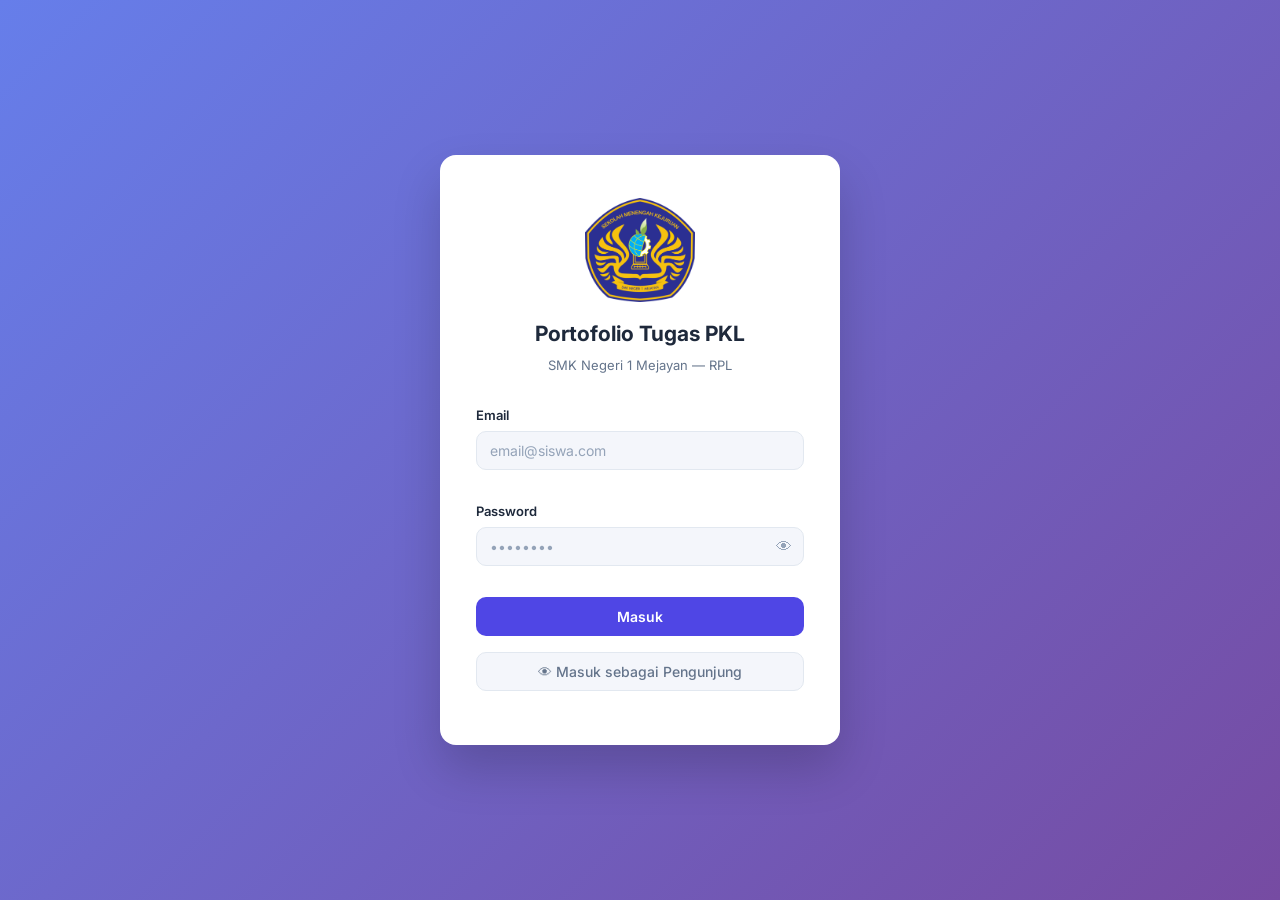
==== index.html @ 747aeed7 "Add files via upload" ====
<!DOCTYPE html>
<html lang="id" data-theme="light">
<head>
  <meta charset="UTF-8" />
  <meta name="viewport" content="width=device-width, initial-scale=1.0" />
  <title>Portofolio Tugas PKL — SMK RPL</title>
  <link rel="preconnect" href="https://fonts.googleapis.com" />
  <link href="https://fonts.googleapis.com/css2?family=Inter:wght@400;500;600;700&display=swap" rel="stylesheet" />
  <link rel="stylesheet" href="assets/css/style.css" />
</head>
<body>

<!-- ===== LOGIN ===== -->
<div id="loginPage" class="page active">
  <div class="login-box">
    <div class="login-logo" id="loginLogo">
      <img src="assets/img/Logo_SMK.png" alt="Logo SMK Negeri 1 Mejayan" id="logoImg" onerror="this.style.display='none';document.getElementById('logoFallback').style.display='block'" />
      <span id="logoFallback" style="display:none;font-size:52px">🎓</span>
    </div>
    <h1 class="login-title">Portofolio Tugas PKL</h1>
    <p class="login-sub">SMK Negeri 1 Mejayan — RPL</p>

    <form id="loginForm" novalidate>
      <div class="field">
        <label for="email">Email</label>
        <input type="email" id="email" placeholder="email@siswa.com" autocomplete="email" />
        <span class="field-err" id="emailErr"></span>
      </div>
      <div class="field">
        <label for="password">Password</label>
        <div class="pwd-wrap">
          <input type="password" id="password" placeholder="••••••••" autocomplete="current-password" />
          <button type="button" id="togglePwd" class="pwd-eye" aria-label="Tampilkan password">👁</button>
        </div>
        <span class="field-err" id="pwdErr"></span>
      </div>
      <button type="submit" class="btn-submit" id="loginBtn">Masuk</button>
      <button type="button" class="btn-demo" id="viewerBtn" style="margin-top:6px">👁 Masuk sebagai Pengunjung</button>
    </form>
  </div>
</div>

<!-- ===== DASHBOARD ===== -->
<div id="dashPage" class="page">

  <!-- Sidebar -->
  <aside id="sidebar">
    <div class="sb-top">
      <span class="sb-logo">🎓 RPL</span>
      <button id="sbClose" class="sb-close">✕</button>
    </div>
    <nav>
      <a class="nav-link active" data-sec="beranda">🏠 Beranda</a>
      <a class="nav-link" data-sec="profil">👤 Profil</a>
    </nav>
    <div class="sb-user">
      <div class="avatar" id="sbAvatar">S</div>
      <div>
        <div class="sb-name" id="sbName">Siswa</div>
        <div class="sb-class" id="sbClass">XI RPL</div>
        <div class="role-badge" id="roleBadge">admin</div>
      </div>
    </div>
    <button class="btn-logout" id="logoutBtn">🚪 Keluar</button>
  </aside>
  <div class="overlay" id="overlay"></div>

  <!-- Main -->
  <div class="main">
    <!-- Topbar -->
    <header class="topbar">
      <button id="menuBtn" class="menu-btn">☰</button>
      <div>
        <div class="top-title" id="topTitle">Beranda</div>
      </div>
      <div class="top-right">
        <button id="themeBtn" class="theme-btn" title="Ganti tema">🌙</button>
        <div class="avatar sm" id="topAvatar">S</div>
      </div>
    </header>

    <!-- Content -->
    <div class="content">

      <!-- BERANDA -->
      <section class="sec active" id="sec-beranda">

        <div class="beranda-header">
          <div>
            <h2 id="welcomeName">Halo, Siswa! 👋</h2>
            <p id="welcomeSub">Ini adalah portofolio proyek tugas PKL mu.</p>
          </div>
          <button class="btn-primary admin-only" id="addProyekBtn">+ Tambah Proyek</button>
        </div>

        <div class="viewer-banner">
          👁 Anda masuk sebagai <strong>Pengunjung</strong> — hanya dapat melihat dan preview proyek.
        </div>

        <div class="proyek-grid" id="proyekGrid">
          <!-- diisi oleh JS -->
        </div>

      </section>

      <!-- PROFIL -->
      <section class="sec" id="sec-profil">
        <div class="sec-head">
          <h2>Profil Saya</h2>
        </div>
        <div class="profil-card">
          <div class="avatar xl" id="profilAvatar">S</div>
          <div class="profil-info">
            <div class="profil-name" id="profilName">Siswa</div>
            <div class="profil-detail" id="profilDetail">XI RPL • NISN: -</div>
            <div class="profil-email" id="profilEmail">email@siswa.com</div>
          </div>
        </div>

        <div class="card admin-only-block">
          <div class="card-head"><span class="card-title">✏️ Edit Profil</span></div>
          <div class="form-grid">
            <div class="field">
              <label>Nama Lengkap</label>
              <input class="f-input" id="pNama" placeholder="Nama kamu" />
            </div>
            <div class="field">
              <label>Kelas</label>
              <select class="f-input" id="pKelas">
                <option value="X RPL">X RPL</option>
                <option value="XI RPL">XI RPL</option>
                <option value="XII RPL">XII RPL</option>
              </select>
            </div>
            <div class="field">
              <label>NISN</label>
              <input class="f-input" id="pNISN" placeholder="Nomor Induk Siswa" />
            </div>
            <div class="field">
              <label>Email (tidak bisa diubah)</label>
              <input class="f-input" id="pEmail" readonly />
            </div>
          </div>
          <button class="btn-primary sm-w" id="saveProfilBtn">Simpan</button>
        </div>
      </section>

    </div><!-- /content -->
  </div><!-- /main -->
</div><!-- /dashPage -->

<!-- ===== MODAL TAMBAH/EDIT PROYEK ===== -->
<div class="modal-bg" id="modal">
  <div class="modal-box">
    <div class="modal-top">
      <strong id="modalTitle">Tambah Proyek</strong>
      <button id="modalClose" class="modal-x">✕</button>
    </div>
    <form id="proyekForm">
      <div class="field">
        <label>Judul Proyek</label>
        <input class="f-input" id="pJudul" placeholder="cth: Aplikasi Kasir Sederhana" required />
      </div>
      <div class="field">
        <label>Deskripsi</label>
        <textarea class="f-input" id="pDeskripsi" rows="3" placeholder="Ceritakan singkat tentang proyekmu..."></textarea>
      </div>
      <div class="field">
        <label>Gambar Proyek</label>
        <input type="file" class="f-input" id="pGambarFile" accept="image/*" />
        <small style="color:var(--text3);margin-top:4px;display:block">Upload gambar dari perangkatmu (JPG, PNG, dll)</small>
        <div id="previewWrap" style="display:none;margin-top:10px">
          <img id="previewImg" src="" alt="preview" style="width:100%;max-height:200px;object-fit:cover;border-radius:8px;border:1px solid var(--border)" />
        </div>
      </div>
      <div class="form-row-2">
        <div class="field">
          <label>Mata Pelajaran</label>
          <select class="f-input" id="pMapel">
            <option value="Pemrograman Web">Pemrograman Web</option>
            <option value="Basis Data">Basis Data</option>
            <option value="Pemrograman Berorientasi Objek">PBO</option>
            <option value="Rekayasa Perangkat Lunak">RPL</option>
            <option value="Jaringan Komputer">Jaringan Komputer</option>
            <option value="PKK">PKK</option>
            <option value="Lainnya">Lainnya</option>
          </select>
        </div>
        <div class="field">
          <label>Tahun</label>
          <input class="f-input" id="pTahun" placeholder="cth: 2025" maxlength="4" />
        </div>
      </div>
      <div class="field">
        <label>Dokumen Proyek <small>(opsional — PDF, Word, PPT, dll)</small></label>
        <input type="file" class="f-input" id="pDokumenFile" accept=".pdf,.doc,.docx,.ppt,.pptx,.xls,.xlsx,.txt" />
        <small style="color:var(--text3);margin-top:4px;display:block">Upload file dokumen dari perangkatmu (PDF, Word, PowerPoint, dll)</small>
        <div id="dokumenInfo" style="display:none;margin-top:8px;padding:8px 12px;background:var(--bg2);border:1px solid var(--border);border-radius:8px;display:none;align-items:center;gap:8px">
          <span style="font-size:20px" id="dokumenIcon">📄</span>
          <div style="flex:1;min-width:0">
            <div style="font-size:13px;font-weight:600;color:var(--text1);overflow:hidden;text-overflow:ellipsis;white-space:nowrap" id="dokumenNama">-</div>
            <div style="font-size:11px;color:var(--text3)" id="dokumenUkuran"></div>
          </div>
          <button type="button" id="hapusDokumenBtn" title="Hapus dokumen" style="background:none;border:none;cursor:pointer;font-size:16px;color:var(--text3);padding:0 4px">✕</button>
        </div>
      </div>
      <div class="field">
        <label>Link Preview <small>(opsional — Google Data Studio, Figma, YouTube, dll)</small></label>
        <input class="f-input" id="pLink" placeholder="https://datastudio.google.com/reporting/..." />
      </div>
      <div class="modal-foot">
        <button type="button" class="btn-cancel" id="modalCancel">Batal</button>
        <button type="submit" class="btn-primary">Simpan</button>
      </div>
    </form>
  </div>
</div>

<!-- TOAST -->
<div class="toast" id="toast"></div>

<!-- ===== MODAL PREVIEW ===== -->
<div class="modal-bg" id="previewModal">
  <div class="modal-box preview-modal-box">
    <div class="modal-top">
      <strong id="previewModalTitle">Preview Proyek</strong>
      <div style="display:flex;gap:8px;align-items:center">
        <a id="previewOpenLink" href="#" target="_blank" class="btn-sm" style="text-decoration:none">🔗 Buka</a>
        <button id="previewModalClose" class="modal-x">✕</button>
      </div>
    </div>
    <div class="preview-iframe-wrap">
      <div class="preview-loading" id="previewLoading">
        <div class="spinner"></div>
        <p>Memuat preview...</p>
      </div>
      <div class="preview-blocked" id="previewBlocked" style="display:none">
        <div style="font-size:48px;margin-bottom:14px">🔒</div>
        <h3 style="margin-bottom:8px;font-size:16px">Embed diblokir</h3>
        <p style="font-size:13px;color:var(--text2);max-width:360px;text-align:center;margin-bottom:20px">
          Pemilik laporan belum mengizinkan embed di situs lain.<br>
          Aktifkan di <strong>File → Setelan laporan → Sematkan konten</strong>, atau buka langsung:
        </p>
        <a id="blockedOpenLink" href="#" target="_blank" class="btn-primary" style="text-decoration:none;width:auto;padding:10px 24px">
          🔗 Buka di Tab Baru
        </a>
      </div>
      <iframe id="previewIframe" src="" frameborder="0" allowfullscreen
        sandbox="allow-scripts allow-same-origin allow-popups allow-forms allow-top-navigation">
      </iframe>
    </div>
  </div>
</div>

<script src="assets/js/app.js"></script>
</body>
</html>
---- assets/css/style.css ----
/* ===== RESET & BASE ===== */
*, *::before, *::after { box-sizing: border-box; margin: 0; padding: 0; }
:root {
  --bg: #f4f6fb;
  --card: #ffffff;
  --border: #e2e8f0;
  --text: #1e293b;
  --text2: #64748b;
  --text3: #94a3b8;
  --accent: #4f46e5;
  --accent-h: #4338ca;
  --accent-lt: #eef2ff;
  --green: #16a34a; --green-lt: #dcfce7;
  --yellow: #d97706; --yellow-lt: #fef3c7;
  --red: #dc2626; --red-lt: #fee2e2;
  --blue: #2563eb; --blue-lt: #dbeafe;
  --r: 10px; --r-lg: 14px;
  --sh: 0 1px 3px rgba(0,0,0,.08), 0 1px 2px rgba(0,0,0,.04);
  --sh-md: 0 4px 12px rgba(0,0,0,.08);
  --sw: 230px;
}
[data-theme="dark"] {
  --bg: #0f172a; --card: #1e293b; --border: #334155;
  --text: #f1f5f9; --text2: #94a3b8; --text3: #64748b;
  --accent-lt: #1e1b4b;
  --green-lt: #14532d; --yellow-lt: #451a03; --red-lt: #450a0a; --blue-lt: #1e3a5f;
}
body { font-family: 'Inter', -apple-system, sans-serif; background: var(--bg); color: var(--text); font-size: 15px; line-height: 1.6; }
a { text-decoration: none; color: inherit; }
button { font-family: inherit; cursor: pointer; border: none; background: none; }
input, select, textarea { font-family: inherit; font-size: 14px; }

/* ===== PAGES ===== */
.page { display: none; }
#loginPage.active { display: flex; }
#dashPage.active  { display: flex; min-height: 100vh; }

/* ===== LOGIN ===== */
#loginPage {
  min-height: 100vh; display: flex; align-items: center;
  justify-content: center; padding: 20px;
  background: linear-gradient(135deg, #667eea 0%, #764ba2 100%);
}
.login-box {
  background: var(--card); border-radius: 16px;
  padding: 40px 36px; width: 100%; max-width: 400px;
  box-shadow: 0 24px 48px rgba(0,0,0,.18); text-align: center;
}
.login-logo { margin-bottom: 12px; display: flex; justify-content: center; align-items: center; }
.login-logo img { width: 110px; height: 110px; object-fit: contain; }
.login-title { font-size: 21px; font-weight: 700; margin-bottom: 4px; }
.login-sub { font-size: 13px; color: var(--text2); margin-bottom: 30px; }

.field { text-align: left; margin-bottom: 14px; }
.field label { display: block; font-size: 13px; font-weight: 600; margin-bottom: 5px; color: var(--text); }
.field input, .field select, .field textarea {
  width: 100%; padding: 10px 13px; border: 1.5px solid var(--border);
  border-radius: var(--r); background: var(--bg); color: var(--text); outline: none;
  transition: border-color .2s;
}
.field input:focus, .field select:focus, .field textarea:focus { border-color: var(--accent); }
.field input::placeholder, .field textarea::placeholder { color: var(--text3); }
.field-err { font-size: 12px; color: var(--red); min-height: 14px; display: block; margin-top: 3px; }

.pwd-wrap { position: relative; }
.pwd-wrap input { padding-right: 42px; }
.pwd-eye { position: absolute; right: 10px; top: 50%; transform: translateY(-50%); font-size: 16px; color: var(--text3); padding: 2px; }
.pwd-eye:hover { color: var(--text); }

.btn-submit {
  width: 100%; padding: 11px; background: var(--accent); color: #fff;
  border-radius: var(--r); font-size: 14px; font-weight: 600;
  transition: background .2s, transform .15s; margin-bottom: 10px;
}
.btn-submit:hover { background: var(--accent-h); transform: translateY(-1px); }
.btn-submit:disabled { opacity: .6; cursor: not-allowed; transform: none; }

.btn-demo {
  width: 100%; padding: 10px; background: var(--bg); color: var(--text2);
  border: 1.5px solid var(--border); border-radius: var(--r);
  font-size: 14px; font-weight: 500; transition: border-color .2s, color .2s;
  margin-bottom: 14px;
}
.btn-demo:hover { border-color: var(--accent); color: var(--accent); }

.hint { font-size: 12px; color: var(--text3); }
.hint strong { color: var(--text2); }

/* ===== SIDEBAR ===== */
#sidebar {
  width: var(--sw); height: 100vh; background: var(--card);
  border-right: 1px solid var(--border); display: flex; flex-direction: column;
  position: fixed; top: 0; left: 0; z-index: 100; transition: transform .28s ease;
  overflow-y: auto;
}
.sb-top { padding: 18px 16px; display: flex; align-items: center; justify-content: space-between; border-bottom: 1px solid var(--border); }
.sb-logo { font-size: 15px; font-weight: 700; color: var(--text); }
.sb-close { display: none; font-size: 18px; color: var(--text2); padding: 4px 6px; border-radius: 6px; }
.sb-close:hover { background: var(--bg); }

nav { flex: 1; padding: 12px 10px; display: flex; flex-direction: column; gap: 2px; }
.nav-link {
  display: flex; align-items: center; gap: 2px; padding: 9px 12px;
  border-radius: var(--r); font-size: 14px; font-weight: 500; color: var(--text2);
  transition: all .18s; cursor: pointer;
}
.nav-link:hover { background: var(--bg); color: var(--text); }
.nav-link.active { background: var(--accent-lt); color: var(--accent); font-weight: 600; }

.sb-user { padding: 12px 14px; border-top: 1px solid var(--border); display: flex; align-items: center; gap: 10px; }
.sb-name { font-size: 13px; font-weight: 600; }
.sb-class { font-size: 12px; color: var(--text3); }
.btn-logout {
  margin: 0 10px 14px; padding: 9px 12px; border-radius: var(--r);
  font-size: 14px; color: var(--red); text-align: left;
  transition: background .18s; width: calc(100% - 20px);
}
.btn-logout:hover { background: var(--red-lt); }

.overlay { display: none; position: fixed; inset: 0; background: rgba(0,0,0,.35); z-index: 99; }

/* ===== MAIN ===== */
.main { flex: 1; margin-left: var(--sw); display: flex; flex-direction: column; min-height: 100vh; }

/* TOPBAR */
.topbar {
  background: var(--card); border-bottom: 1px solid var(--border);
  padding: 12px 20px; display: flex; align-items: center; gap: 12px;
  position: sticky; top: 0; z-index: 50;
}
.menu-btn { display: none; font-size: 20px; color: var(--text); padding: 4px 6px; border-radius: 6px; }
.menu-btn:hover { background: var(--bg); }
.top-title { font-size: 16px; font-weight: 700; flex: 1; }
.top-right { display: flex; align-items: center; gap: 10px; margin-left: auto; }
.theme-btn { font-size: 18px; padding: 4px 6px; border-radius: 6px; transition: background .18s; }
.theme-btn:hover { background: var(--bg); }

/* CONTENT */
.content { flex: 1; padding: 20px; }
.sec { display: none; animation: fadeUp .25s ease; }
.sec.active { display: block; }
@keyframes fadeUp { from { opacity:0; transform:translateY(6px); } to { opacity:1; transform:translateY(0); } }

.sec-head { display: flex; justify-content: space-between; align-items: center; margin-bottom: 18px; }
.sec-head h2 { font-size: 18px; font-weight: 700; }

/* AVATAR */
.avatar { background: linear-gradient(135deg, #6366f1, #7c3aed); color: #fff; border-radius: 50%; display: flex; align-items: center; justify-content: center; font-weight: 700; flex-shrink: 0; }
.avatar { width: 36px; height: 36px; font-size: 14px; }
.avatar.sm { width: 32px; height: 32px; font-size: 13px; }
.avatar.xl { width: 72px; height: 72px; font-size: 28px; }

/* WELCOME */
.welcome-card {
  background: linear-gradient(135deg, var(--accent) 0%, #7c3aed 100%);
  color: #fff; border-radius: var(--r-lg); padding: 20px 22px;
  display: flex; justify-content: space-between; align-items: center;
  margin-bottom: 18px;
}
.welcome-card h2 { font-size: 17px; font-weight: 700; margin-bottom: 4px; }
.welcome-card p { font-size: 13px; opacity: .9; }
.welcome-icon { font-size: 42px; }

/* STAT ROW */
.stat-row { display: grid; grid-template-columns: repeat(4, 1fr); gap: 12px; margin-bottom: 18px; }
.stat-card { background: var(--card); border: 1px solid var(--border); border-radius: var(--r); padding: 16px; text-align: center; border-top: 3px solid transparent; }
.stat-card.blue { border-top-color: var(--blue); }
.stat-card.green { border-top-color: var(--green); }
.stat-card.yellow { border-top-color: var(--yellow); }
.stat-card.red { border-top-color: var(--red); }
.stat-num { font-size: 26px; font-weight: 700; margin-bottom: 2px; }
.stat-card.blue .stat-num { color: var(--blue); }
.stat-card.green .stat-num { color: var(--green); }
.stat-card.yellow .stat-num { color: var(--yellow); }
.stat-card.red .stat-num { color: var(--red); }
.stat-lbl { font-size: 12px; color: var(--text2); }

/* CARD */
.card { background: var(--card); border: 1px solid var(--border); border-radius: var(--r); padding: 16px; margin-bottom: 16px; }
.card-head { display: flex; justify-content: space-between; align-items: center; margin-bottom: 14px; }
.card-title { font-size: 14px; font-weight: 600; }

/* BUTTONS */
.btn-primary { background: var(--accent); color: #fff; border-radius: var(--r); padding: 9px 16px; font-size: 13px; font-weight: 600; transition: background .18s, transform .15s; }
.btn-primary:hover { background: var(--accent-h); transform: translateY(-1px); }
.btn-primary.sm-w { width: auto; }
.btn-sm { background: var(--accent); color: #fff; border-radius: var(--r); padding: 6px 12px; font-size: 12px; font-weight: 600; transition: background .18s; }
.btn-sm:hover { background: var(--accent-h); }
.btn-cancel { background: var(--bg); color: var(--text2); border: 1.5px solid var(--border); border-radius: var(--r); padding: 9px 16px; font-size: 13px; font-weight: 500; transition: border-color .18s; }
.btn-cancel:hover { border-color: var(--accent); color: var(--accent); }

/* TUGAS ITEM */
.tugas-item {
  display: flex; align-items: flex-start; gap: 12px;
  padding: 12px 0; border-bottom: 1px solid var(--border);
}
.tugas-item:last-child { border-bottom: none; }
.tugas-dot { width: 10px; height: 10px; border-radius: 50%; margin-top: 5px; flex-shrink: 0; }
.dot-selesai { background: var(--green); }
.dot-proses  { background: var(--yellow); }
.dot-belum   { background: var(--text3); }
.tugas-body { flex: 1; min-width: 0; }
.tugas-nama { font-size: 14px; font-weight: 500; margin-bottom: 2px; white-space: nowrap; overflow: hidden; text-overflow: ellipsis; }
.tugas-meta { font-size: 12px; color: var(--text2); display: flex; gap: 10px; flex-wrap: wrap; }
.tugas-actions { display: flex; gap: 4px; flex-shrink: 0; }
.icon-btn { width: 28px; height: 28px; border-radius: 6px; display: flex; align-items: center; justify-content: center; font-size: 14px; color: var(--text2); transition: background .18s; }
.icon-btn:hover { background: var(--bg); }
.icon-btn.del:hover { background: var(--red-lt); color: var(--red); }

.badge { display: inline-block; padding: 2px 8px; border-radius: 20px; font-size: 11px; font-weight: 500; }
.badge-selesai { background: var(--green-lt); color: var(--green); }
.badge-proses   { background: var(--yellow-lt); color: var(--yellow); }
.badge-belum    { background: var(--bg); color: var(--text2); border: 1px solid var(--border); }

/* FILTER */
.filter-row { display: flex; gap: 6px; flex-wrap: wrap; margin-bottom: 16px; }
.ftab { padding: 6px 14px; border-radius: 20px; font-size: 13px; font-weight: 500; color: var(--text2); background: var(--card); border: 1.5px solid var(--border); transition: all .18s; cursor: pointer; }
.ftab:hover { border-color: var(--accent); color: var(--accent); }
.ftab.active { background: var(--accent); color: #fff; border-color: var(--accent); }

/* NILAI */
.nilai-item {
  display: flex; align-items: center; gap: 12px;
  padding: 11px 0; border-bottom: 1px solid var(--border);
}
.nilai-item:last-child { border-bottom: none; }
.nilai-score {
  width: 44px; height: 44px; border-radius: var(--r); display: flex;
  align-items: center; justify-content: center; font-size: 15px; font-weight: 700; flex-shrink: 0;
}
.ns-a { background: var(--green-lt); color: var(--green); }
.ns-b { background: var(--blue-lt); color: var(--blue); }
.ns-c { background: var(--yellow-lt); color: var(--yellow); }
.ns-d { background: var(--red-lt); color: var(--red); }
.nilai-info { flex: 1; min-width: 0; }
.nilai-nama { font-size: 14px; font-weight: 500; }
.nilai-mapel { font-size: 12px; color: var(--text2); }

/* MAPEL BAR */
.mapel-item { margin-bottom: 12px; }
.mapel-label { display: flex; justify-content: space-between; font-size: 13px; margin-bottom: 4px; }
.mapel-label span:last-child { color: var(--text2); }
.mapel-bar { height: 8px; background: var(--border); border-radius: 4px; overflow: hidden; }
.mapel-fill { height: 100%; background: var(--accent); border-radius: 4px; transition: width .4s ease; }

/* PROFIL */
.profil-card {
  background: var(--card); border: 1px solid var(--border); border-radius: var(--r-lg);
  padding: 20px; display: flex; align-items: center; gap: 16px; margin-bottom: 16px;
}
.profil-name { font-size: 18px; font-weight: 700; margin-bottom: 2px; }
.profil-detail { font-size: 13px; color: var(--text2); margin-bottom: 2px; }
.profil-email { font-size: 13px; color: var(--text3); }
.form-grid { display: grid; grid-template-columns: 1fr 1fr; gap: 14px; margin-bottom: 16px; }
.f-input { width: 100%; padding: 9px 12px; border: 1.5px solid var(--border); border-radius: var(--r); background: var(--bg); color: var(--text); outline: none; transition: border-color .2s; }
.f-input:focus { border-color: var(--accent); }
.f-input[readonly] { background: var(--border); color: var(--text2); cursor: default; }
textarea.f-input { resize: vertical; }

/* MODAL */
.modal-bg { display: none; position: fixed; inset: 0; background: rgba(0,0,0,.45); z-index: 200; align-items: center; justify-content: center; padding: 16px; }
.modal-bg.open { display: flex; }
.modal-box { background: var(--card); border-radius: var(--r-lg); width: 100%; max-width: 480px; max-height: 92vh; overflow-y: auto; box-shadow: var(--sh-md); animation: fadeUp .22s ease; }
.modal-top { display: flex; justify-content: space-between; align-items: center; padding: 16px 20px; border-bottom: 1px solid var(--border); }
.modal-top strong { font-size: 15px; }
.modal-x { font-size: 18px; color: var(--text2); padding: 4px 7px; border-radius: 6px; }
.modal-x:hover { background: var(--bg); }
#tugasForm { padding: 18px 20px; }
.form-row-2 { display: grid; grid-template-columns: 1fr 1fr; gap: 12px; }
.modal-foot { display: flex; justify-content: flex-end; gap: 8px; margin-top: 18px; }

/* TOAST */
.toast { position: fixed; bottom: 20px; right: 20px; background: #1e293b; color: #fff; padding: 11px 18px; border-radius: var(--r); font-size: 13px; z-index: 300; transform: translateY(80px); opacity: 0; transition: transform .28s ease, opacity .28s ease; pointer-events: none; }
.toast.show { transform: translateY(0); opacity: 1; }

/* EMPTY */
.empty-state { text-align: center; padding: 32px 16px; color: var(--text3); font-size: 14px; }
.empty-state .ei { font-size: 36px; margin-bottom: 8px; }

/* RESPONSIVE */
@media (max-width: 900px) { .stat-row { grid-template-columns: repeat(2, 1fr); } }
@media (max-width: 768px) {
  #sidebar { transform: translateX(-100%); }
  #sidebar.open { transform: translateX(0); }
  .sb-close { display: flex; }
  .overlay.show { display: block; }
  .main { margin-left: 0; }
  .menu-btn { display: flex; }
}
@media (max-width: 520px) {
  .content { padding: 14px; }
  .form-grid { grid-template-columns: 1fr; }
  .form-row-2 { grid-template-columns: 1fr; }
  .profil-card { flex-direction: column; text-align: center; }
  .welcome-icon { display: none; }
}

/* ===== BERANDA PROYEK ===== */
.beranda-header {
  display: flex; justify-content: space-between; align-items: flex-start;
  margin-bottom: 22px; gap: 12px; flex-wrap: wrap;
}
.beranda-header h2 { font-size: 18px; font-weight: 700; margin-bottom: 4px; }
.beranda-header p  { font-size: 13px; color: var(--text2); }

.proyek-grid {
  display: grid;
  grid-template-columns: repeat(auto-fill, minmax(280px, 1fr));
  gap: 18px;
}

/* Panel proyek */
.proyek-card {
  background: var(--card); border: 1px solid var(--border);
  border-radius: var(--r-lg); overflow: hidden;
  transition: box-shadow .2s, transform .2s;
}
.proyek-card:hover { box-shadow: var(--sh-md); transform: translateY(-2px); }

.proyek-img {
  width: 100%; height: 180px; object-fit: cover;
  display: block; background: var(--bg);
}
.proyek-img-placeholder {
  width: 100%; height: 180px; background: var(--bg);
  display: flex; flex-direction: column; align-items: center;
  justify-content: center; gap: 8px; color: var(--text3); font-size: 13px;
  border-bottom: 1px solid var(--border); cursor: pointer;
  transition: background .18s;
}
.proyek-img-placeholder:hover { background: var(--border); }
.proyek-img-placeholder span { font-size: 32px; }

.proyek-body { padding: 14px 16px 16px; }
.proyek-tags { display: flex; gap: 6px; flex-wrap: wrap; margin-bottom: 8px; }
.proyek-tag {
  font-size: 11px; font-weight: 500; padding: 2px 8px;
  border-radius: 20px; background: var(--accent-lt); color: var(--accent);
}
.proyek-judul { font-size: 15px; font-weight: 700; margin-bottom: 6px; line-height: 1.4; }
.proyek-desc  { font-size: 13px; color: var(--text2); line-height: 1.6; }
.proyek-footer {
  display: flex; gap: 6px; padding: 10px 16px 14px;
  border-top: 1px solid var(--border);
}
.proyek-footer button { flex: 1; padding: 7px; border-radius: var(--r); font-size: 12px; font-weight: 600; }

/* Panel kosong (empty card) */
.proyek-empty-card {
  border: 2px dashed var(--border); border-radius: var(--r-lg);
  min-height: 280px; display: flex; flex-direction: column;
  align-items: center; justify-content: center; gap: 10px;
  color: var(--text3); cursor: pointer; transition: border-color .18s, background .18s;
  background: transparent;
}
.proyek-empty-card:hover { border-color: var(--accent); background: var(--accent-lt); color: var(--accent); }
.proyek-empty-card span { font-size: 36px; }
.proyek-empty-card p  { font-size: 13px; font-weight: 500; }

@media (max-width: 520px) {
  .proyek-grid { grid-template-columns: 1fr; }
  .beranda-header { flex-direction: column; }
}

/* ===== MODAL PREVIEW ===== */
.preview-modal-box {
  max-width: 900px;
  width: 95vw;
  height: 90vh;
  display: flex;
  flex-direction: column;
}

.preview-iframe-wrap {
  flex: 1;
  position: relative;
  background: var(--bg);
  border-radius: 0 0 var(--r-lg) var(--r-lg);
  overflow: hidden;
  min-height: 0;
}

.preview-iframe-wrap iframe {
  position: absolute;
  inset: 0;
  width: 100%;
  height: 100%;
  border: none;
}

.preview-loading {
  position: absolute;
  inset: 0;
  display: flex;
  flex-direction: column;
  align-items: center;
  justify-content: center;
  gap: 14px;
  background: var(--bg);
  z-index: 2;
  color: var(--text2);
  font-size: 14px;
}

.spinner {
  width: 36px; height: 36px;
  border: 3px solid var(--border);
  border-top-color: var(--accent);
  border-radius: 50%;
  animation: spin .7s linear infinite;
}
@keyframes spin { to { transform: rotate(360deg); } }

/* Tombol preview di kartu proyek */
.btn-preview {
  flex: 1; padding: 7px; border-radius: var(--r);
  font-size: 12px; font-weight: 600;
  background: var(--accent-lt); color: var(--accent);
  border: 1.5px solid var(--accent);
  transition: background .18s, color .18s;
}
.btn-preview:hover { background: var(--accent); color: #fff; }

/* Tombol unduh dokumen di kartu proyek */
.btn-unduh {
  flex: 1; padding: 7px; border-radius: var(--r);
  font-size: 12px; font-weight: 600;
  background: var(--green-lt); color: var(--green);
  border: 1.5px solid var(--green);
  transition: background .18s, color .18s;
}
.btn-unduh:hover { background: var(--green); color: #fff; }

@media (max-width: 600px) {
  .preview-modal-box { width: 100vw; height: 100vh; border-radius: 0; }
}

/* Preview blocked state */
.preview-blocked {
  position: absolute;
  inset: 0;
  display: flex;
  flex-direction: column;
  align-items: center;
  justify-content: center;
  background: var(--bg);
  z-index: 3;
  padding: 24px;
}

/* ===== ROLE SYSTEM ===== */
.hint-box {
  background: var(--bg);
  border: 1px solid var(--border);
  border-radius: var(--r);
  padding: 10px 12px;
  display: flex;
  flex-direction: column;
  gap: 6px;
  margin-top: 4px;
}
.hint-row {
  display: flex;
  align-items: center;
  gap: 8px;
  font-size: 12px;
  color: var(--text2);
}
.hint-badge {
  font-size: 10px;
  font-weight: 700;
  padding: 2px 7px;
  border-radius: 20px;
  flex-shrink: 0;
  text-transform: uppercase;
  letter-spacing: .5px;
}
.hint-badge.admin  { background: #ede9fe; color: #7c3aed; }
.hint-badge.viewer { background: #e0f2fe; color: #0369a1; }

.role-badge {
  display: inline-block;
  font-size: 10px;
  font-weight: 700;
  padding: 1px 7px;
  border-radius: 20px;
  text-transform: uppercase;
  letter-spacing: .4px;
  margin-top: 2px;
}
.role-badge.admin  { background: #ede9fe; color: #7c3aed; }
.role-badge.viewer { background: #e0f2fe; color: #0369a1; }

/* Elemen yang hanya tampil untuk admin */
.admin-only { display: none; }
body.is-admin .admin-only { display: flex; }

/* Viewer banner */
.viewer-banner {
  background: #e0f2fe;
  color: #0369a1;
  border: 1px solid #bae6fd;
  border-radius: var(--r);
  padding: 10px 14px;
  font-size: 13px;
  margin-bottom: 16px;
  display: none;
  align-items: center;
  gap: 8px;
}
body.is-viewer .viewer-banner { display: flex; }

/* Profil edit section — hanya admin */
.admin-only-block { display: none; }
body.is-admin .admin-only-block { display: block; }
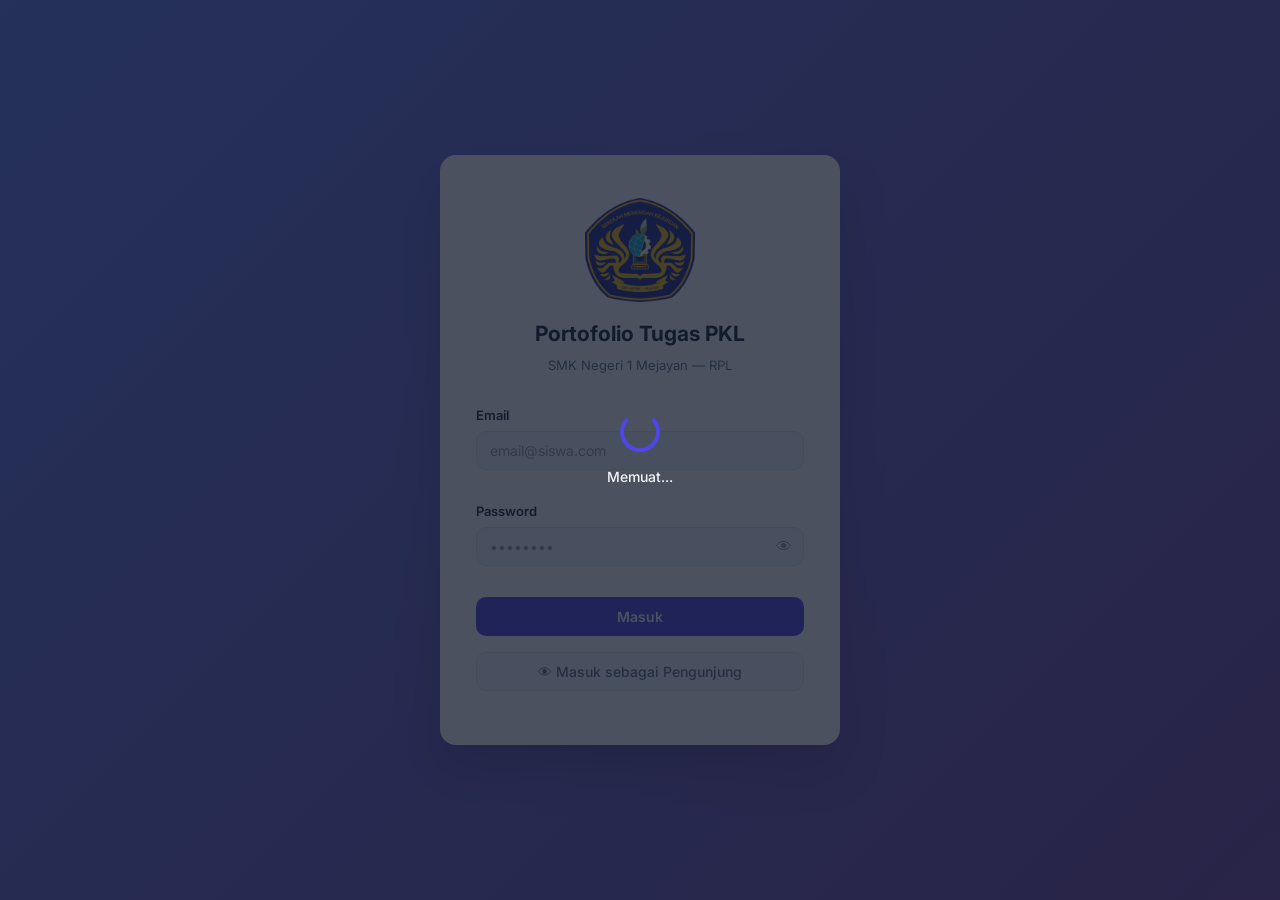
==== commit 826c091b: "Integrasi Firebase - data tersimpan di cloud" ====
--- a/index.html
+++ b/index.html
@@ -1,257 +1,269 @@
-<!DOCTYPE html>
-<html lang="id" data-theme="light">
-<head>
-  <meta charset="UTF-8" />
-  <meta name="viewport" content="width=device-width, initial-scale=1.0" />
-  <title>Portofolio Tugas PKL — SMK RPL</title>
-  <link rel="preconnect" href="https://fonts.googleapis.com" />
-  <link href="https://fonts.googleapis.com/css2?family=Inter:wght@400;500;600;700&display=swap" rel="stylesheet" />
-  <link rel="stylesheet" href="assets/css/style.css" />
-</head>
-<body>
-
-<!-- ===== LOGIN ===== -->
-<div id="loginPage" class="page active">
-  <div class="login-box">
-    <div class="login-logo" id="loginLogo">
-      <img src="assets/img/Logo_SMK.png" alt="Logo SMK Negeri 1 Mejayan" id="logoImg" onerror="this.style.display='none';document.getElementById('logoFallback').style.display='block'" />
-      <span id="logoFallback" style="display:none;font-size:52px">🎓</span>
-    </div>
-    <h1 class="login-title">Portofolio Tugas PKL</h1>
-    <p class="login-sub">SMK Negeri 1 Mejayan — RPL</p>
-
-    <form id="loginForm" novalidate>
-      <div class="field">
-        <label for="email">Email</label>
-        <input type="email" id="email" placeholder="email@siswa.com" autocomplete="email" />
-        <span class="field-err" id="emailErr"></span>
-      </div>
-      <div class="field">
-        <label for="password">Password</label>
-        <div class="pwd-wrap">
-          <input type="password" id="password" placeholder="••••••••" autocomplete="current-password" />
-          <button type="button" id="togglePwd" class="pwd-eye" aria-label="Tampilkan password">👁</button>
-        </div>
-        <span class="field-err" id="pwdErr"></span>
-      </div>
-      <button type="submit" class="btn-submit" id="loginBtn">Masuk</button>
-      <button type="button" class="btn-demo" id="viewerBtn" style="margin-top:6px">👁 Masuk sebagai Pengunjung</button>
-    </form>
-  </div>
-</div>
-
-<!-- ===== DASHBOARD ===== -->
-<div id="dashPage" class="page">
-
-  <!-- Sidebar -->
-  <aside id="sidebar">
-    <div class="sb-top">
-      <span class="sb-logo">🎓 RPL</span>
-      <button id="sbClose" class="sb-close">✕</button>
-    </div>
-    <nav>
-      <a class="nav-link active" data-sec="beranda">🏠 Beranda</a>
-      <a class="nav-link" data-sec="profil">👤 Profil</a>
-    </nav>
-    <div class="sb-user">
-      <div class="avatar" id="sbAvatar">S</div>
-      <div>
-        <div class="sb-name" id="sbName">Siswa</div>
-        <div class="sb-class" id="sbClass">XI RPL</div>
-        <div class="role-badge" id="roleBadge">admin</div>
-      </div>
-    </div>
-    <button class="btn-logout" id="logoutBtn">🚪 Keluar</button>
-  </aside>
-  <div class="overlay" id="overlay"></div>
-
-  <!-- Main -->
-  <div class="main">
-    <!-- Topbar -->
-    <header class="topbar">
-      <button id="menuBtn" class="menu-btn">☰</button>
-      <div>
-        <div class="top-title" id="topTitle">Beranda</div>
-      </div>
-      <div class="top-right">
-        <button id="themeBtn" class="theme-btn" title="Ganti tema">🌙</button>
-        <div class="avatar sm" id="topAvatar">S</div>
-      </div>
-    </header>
-
-    <!-- Content -->
-    <div class="content">
-
-      <!-- BERANDA -->
-      <section class="sec active" id="sec-beranda">
-
-        <div class="beranda-header">
-          <div>
-            <h2 id="welcomeName">Halo, Siswa! 👋</h2>
-            <p id="welcomeSub">Ini adalah portofolio proyek tugas PKL mu.</p>
-          </div>
-          <button class="btn-primary admin-only" id="addProyekBtn">+ Tambah Proyek</button>
-        </div>
-
-        <div class="viewer-banner">
-          👁 Anda masuk sebagai <strong>Pengunjung</strong> — hanya dapat melihat dan preview proyek.
-        </div>
-
-        <div class="proyek-grid" id="proyekGrid">
-          <!-- diisi oleh JS -->
-        </div>
-
-      </section>
-
-      <!-- PROFIL -->
-      <section class="sec" id="sec-profil">
-        <div class="sec-head">
-          <h2>Profil Saya</h2>
-        </div>
-        <div class="profil-card">
-          <div class="avatar xl" id="profilAvatar">S</div>
-          <div class="profil-info">
-            <div class="profil-name" id="profilName">Siswa</div>
-            <div class="profil-detail" id="profilDetail">XI RPL • NISN: -</div>
-            <div class="profil-email" id="profilEmail">email@siswa.com</div>
-          </div>
-        </div>
-
-        <div class="card admin-only-block">
-          <div class="card-head"><span class="card-title">✏️ Edit Profil</span></div>
-          <div class="form-grid">
-            <div class="field">
-              <label>Nama Lengkap</label>
-              <input class="f-input" id="pNama" placeholder="Nama kamu" />
-            </div>
-            <div class="field">
-              <label>Kelas</label>
-              <select class="f-input" id="pKelas">
-                <option value="X RPL">X RPL</option>
-                <option value="XI RPL">XI RPL</option>
-                <option value="XII RPL">XII RPL</option>
-              </select>
-            </div>
-            <div class="field">
-              <label>NISN</label>
-              <input class="f-input" id="pNISN" placeholder="Nomor Induk Siswa" />
-            </div>
-            <div class="field">
-              <label>Email (tidak bisa diubah)</label>
-              <input class="f-input" id="pEmail" readonly />
-            </div>
-          </div>
-          <button class="btn-primary sm-w" id="saveProfilBtn">Simpan</button>
-        </div>
-      </section>
-
-    </div><!-- /content -->
-  </div><!-- /main -->
-</div><!-- /dashPage -->
-
-<!-- ===== MODAL TAMBAH/EDIT PROYEK ===== -->
-<div class="modal-bg" id="modal">
-  <div class="modal-box">
-    <div class="modal-top">
-      <strong id="modalTitle">Tambah Proyek</strong>
-      <button id="modalClose" class="modal-x">✕</button>
-    </div>
-    <form id="proyekForm">
-      <div class="field">
-        <label>Judul Proyek</label>
-        <input class="f-input" id="pJudul" placeholder="cth: Aplikasi Kasir Sederhana" required />
-      </div>
-      <div class="field">
-        <label>Deskripsi</label>
-        <textarea class="f-input" id="pDeskripsi" rows="3" placeholder="Ceritakan singkat tentang proyekmu..."></textarea>
-      </div>
-      <div class="field">
-        <label>Gambar Proyek</label>
-        <input type="file" class="f-input" id="pGambarFile" accept="image/*" />
-        <small style="color:var(--text3);margin-top:4px;display:block">Upload gambar dari perangkatmu (JPG, PNG, dll)</small>
-        <div id="previewWrap" style="display:none;margin-top:10px">
-          <img id="previewImg" src="" alt="preview" style="width:100%;max-height:200px;object-fit:cover;border-radius:8px;border:1px solid var(--border)" />
-        </div>
-      </div>
-      <div class="form-row-2">
-        <div class="field">
-          <label>Mata Pelajaran</label>
-          <select class="f-input" id="pMapel">
-            <option value="Pemrograman Web">Pemrograman Web</option>
-            <option value="Basis Data">Basis Data</option>
-            <option value="Pemrograman Berorientasi Objek">PBO</option>
-            <option value="Rekayasa Perangkat Lunak">RPL</option>
-            <option value="Jaringan Komputer">Jaringan Komputer</option>
-            <option value="PKK">PKK</option>
-            <option value="Lainnya">Lainnya</option>
-          </select>
-        </div>
-        <div class="field">
-          <label>Tahun</label>
-          <input class="f-input" id="pTahun" placeholder="cth: 2025" maxlength="4" />
-        </div>
-      </div>
-      <div class="field">
-        <label>Dokumen Proyek <small>(opsional — PDF, Word, PPT, dll)</small></label>
-        <input type="file" class="f-input" id="pDokumenFile" accept=".pdf,.doc,.docx,.ppt,.pptx,.xls,.xlsx,.txt" />
-        <small style="color:var(--text3);margin-top:4px;display:block">Upload file dokumen dari perangkatmu (PDF, Word, PowerPoint, dll)</small>
-        <div id="dokumenInfo" style="display:none;margin-top:8px;padding:8px 12px;background:var(--bg2);border:1px solid var(--border);border-radius:8px;display:none;align-items:center;gap:8px">
-          <span style="font-size:20px" id="dokumenIcon">📄</span>
-          <div style="flex:1;min-width:0">
-            <div style="font-size:13px;font-weight:600;color:var(--text1);overflow:hidden;text-overflow:ellipsis;white-space:nowrap" id="dokumenNama">-</div>
-            <div style="font-size:11px;color:var(--text3)" id="dokumenUkuran"></div>
-          </div>
-          <button type="button" id="hapusDokumenBtn" title="Hapus dokumen" style="background:none;border:none;cursor:pointer;font-size:16px;color:var(--text3);padding:0 4px">✕</button>
-        </div>
-      </div>
-      <div class="field">
-        <label>Link Preview <small>(opsional — Google Data Studio, Figma, YouTube, dll)</small></label>
-        <input class="f-input" id="pLink" placeholder="https://datastudio.google.com/reporting/..." />
-      </div>
-      <div class="modal-foot">
-        <button type="button" class="btn-cancel" id="modalCancel">Batal</button>
-        <button type="submit" class="btn-primary">Simpan</button>
-      </div>
-    </form>
-  </div>
-</div>
-
-<!-- TOAST -->
-<div class="toast" id="toast"></div>
-
-<!-- ===== MODAL PREVIEW ===== -->
-<div class="modal-bg" id="previewModal">
-  <div class="modal-box preview-modal-box">
-    <div class="modal-top">
-      <strong id="previewModalTitle">Preview Proyek</strong>
-      <div style="display:flex;gap:8px;align-items:center">
-        <a id="previewOpenLink" href="#" target="_blank" class="btn-sm" style="text-decoration:none">🔗 Buka</a>
-        <button id="previewModalClose" class="modal-x">✕</button>
-      </div>
-    </div>
-    <div class="preview-iframe-wrap">
-      <div class="preview-loading" id="previewLoading">
-        <div class="spinner"></div>
-        <p>Memuat preview...</p>
-      </div>
-      <div class="preview-blocked" id="previewBlocked" style="display:none">
-        <div style="font-size:48px;margin-bottom:14px">🔒</div>
-        <h3 style="margin-bottom:8px;font-size:16px">Embed diblokir</h3>
-        <p style="font-size:13px;color:var(--text2);max-width:360px;text-align:center;margin-bottom:20px">
-          Pemilik laporan belum mengizinkan embed di situs lain.<br>
-          Aktifkan di <strong>File → Setelan laporan → Sematkan konten</strong>, atau buka langsung:
-        </p>
-        <a id="blockedOpenLink" href="#" target="_blank" class="btn-primary" style="text-decoration:none;width:auto;padding:10px 24px">
-          🔗 Buka di Tab Baru
-        </a>
-      </div>
-      <iframe id="previewIframe" src="" frameborder="0" allowfullscreen
-        sandbox="allow-scripts allow-same-origin allow-popups allow-forms allow-top-navigation">
-      </iframe>
-    </div>
-  </div>
-</div>
-
-<script src="assets/js/app.js"></script>
-</body>
-</html>
+<!DOCTYPE html>
+<html lang="id" data-theme="light">
+<head>
+  <meta charset="UTF-8" />
+  <meta name="viewport" content="width=device-width, initial-scale=1.0" />
+  <title>Portofolio Tugas PKL — SMK RPL</title>
+  <link rel="preconnect" href="https://fonts.googleapis.com" />
+  <link href="https://fonts.googleapis.com/css2?family=Inter:wght@400;500;600;700&display=swap" rel="stylesheet" />
+  <link rel="stylesheet" href="assets/css/style.css" />
+</head>
+<body>
+
+<!-- ===== LOGIN ===== -->
+<div id="loginPage" class="page active">
+  <div class="login-box">
+    <div class="login-logo" id="loginLogo">
+      <img src="assets/img/Logo_SMK.png" alt="Logo SMK Negeri 1 Mejayan" id="logoImg" onerror="this.style.display='none';document.getElementById('logoFallback').style.display='block'" />
+      <span id="logoFallback" style="display:none;font-size:52px">🎓</span>
+    </div>
+    <h1 class="login-title">Portofolio Tugas PKL</h1>
+    <p class="login-sub">SMK Negeri 1 Mejayan — RPL</p>
+
+    <form id="loginForm" novalidate>
+      <div class="field">
+        <label for="email">Email</label>
+        <input type="email" id="email" placeholder="email@siswa.com" autocomplete="email" />
+        <span class="field-err" id="emailErr"></span>
+      </div>
+      <div class="field">
+        <label for="password">Password</label>
+        <div class="pwd-wrap">
+          <input type="password" id="password" placeholder="••••••••" autocomplete="current-password" />
+          <button type="button" id="togglePwd" class="pwd-eye" aria-label="Tampilkan password">👁</button>
+        </div>
+        <span class="field-err" id="pwdErr"></span>
+      </div>
+      <button type="submit" class="btn-submit" id="loginBtn">Masuk</button>
+      <button type="button" class="btn-demo" id="viewerBtn" style="margin-top:6px">👁 Masuk sebagai Pengunjung</button>
+    </form>
+  </div>
+</div>
+
+<!-- ===== DASHBOARD ===== -->
+<div id="dashPage" class="page">
+
+  <!-- Sidebar -->
+  <aside id="sidebar">
+    <div class="sb-top">
+      <span class="sb-logo">🎓 RPL</span>
+      <button id="sbClose" class="sb-close">✕</button>
+    </div>
+    <nav>
+      <a class="nav-link active" data-sec="beranda">🏠 Beranda</a>
+      <a class="nav-link" data-sec="profil">👤 Profil</a>
+    </nav>
+    <div class="sb-user">
+      <div class="avatar" id="sbAvatar">S</div>
+      <div>
+        <div class="sb-name" id="sbName">Siswa</div>
+        <div class="sb-class" id="sbClass">XI RPL</div>
+        <div class="role-badge" id="roleBadge">admin</div>
+      </div>
+    </div>
+    <button class="btn-logout" id="logoutBtn">🚪 Keluar</button>
+  </aside>
+  <div class="overlay" id="overlay"></div>
+
+  <!-- Main -->
+  <div class="main">
+    <!-- Topbar -->
+    <header class="topbar">
+      <button id="menuBtn" class="menu-btn">☰</button>
+      <div>
+        <div class="top-title" id="topTitle">Beranda</div>
+      </div>
+      <div class="top-right">
+        <button id="themeBtn" class="theme-btn" title="Ganti tema">🌙</button>
+        <div class="avatar sm" id="topAvatar">S</div>
+      </div>
+    </header>
+
+    <!-- Content -->
+    <div class="content">
+
+      <!-- BERANDA -->
+      <section class="sec active" id="sec-beranda">
+
+        <div class="beranda-header">
+          <div>
+            <h2 id="welcomeName">Halo, Siswa! 👋</h2>
+            <p id="welcomeSub">Ini adalah portofolio proyek tugas PKL mu.</p>
+          </div>
+          <button class="btn-primary admin-only" id="addProyekBtn">+ Tambah Proyek</button>
+        </div>
+
+        <div class="viewer-banner">
+          👁 Anda masuk sebagai <strong>Pengunjung</strong> — hanya dapat melihat dan preview proyek.
+        </div>
+
+        <div class="proyek-grid" id="proyekGrid">
+          <!-- diisi oleh JS -->
+        </div>
+
+      </section>
+
+      <!-- PROFIL -->
+      <section class="sec" id="sec-profil">
+        <div class="sec-head">
+          <h2>Profil Saya</h2>
+        </div>
+        <div class="profil-card">
+          <div class="avatar xl" id="profilAvatar">S</div>
+          <div class="profil-info">
+            <div class="profil-name" id="profilName">Siswa</div>
+            <div class="profil-detail" id="profilDetail">XI RPL • NISN: -</div>
+            <div class="profil-email" id="profilEmail">email@siswa.com</div>
+          </div>
+        </div>
+
+        <div class="card admin-only-block">
+          <div class="card-head"><span class="card-title">✏️ Edit Profil</span></div>
+          <div class="form-grid">
+            <div class="field">
+              <label>Nama Lengkap</label>
+              <input class="f-input" id="pNama" placeholder="Nama kamu" />
+            </div>
+            <div class="field">
+              <label>Kelas</label>
+              <select class="f-input" id="pKelas">
+                <option value="X RPL">X RPL</option>
+                <option value="XI RPL">XI RPL</option>
+                <option value="XII RPL">XII RPL</option>
+              </select>
+            </div>
+            <div class="field">
+              <label>NISN</label>
+              <input class="f-input" id="pNISN" placeholder="Nomor Induk Siswa" />
+            </div>
+            <div class="field">
+              <label>Email (tidak bisa diubah)</label>
+              <input class="f-input" id="pEmail" readonly />
+            </div>
+          </div>
+          <button class="btn-primary sm-w" id="saveProfilBtn">Simpan</button>
+        </div>
+      </section>
+
+    </div><!-- /content -->
+  </div><!-- /main -->
+</div><!-- /dashPage -->
+
+<!-- ===== MODAL TAMBAH/EDIT PROYEK ===== -->
+<div class="modal-bg" id="modal">
+  <div class="modal-box">
+    <div class="modal-top">
+      <strong id="modalTitle">Tambah Proyek</strong>
+      <button id="modalClose" class="modal-x">✕</button>
+    </div>
+    <form id="proyekForm">
+      <div class="field">
+        <label>Judul Proyek</label>
+        <input class="f-input" id="pJudul" placeholder="cth: Aplikasi Kasir Sederhana" required />
+      </div>
+      <div class="field">
+        <label>Deskripsi</label>
+        <textarea class="f-input" id="pDeskripsi" rows="3" placeholder="Ceritakan singkat tentang proyekmu..."></textarea>
+      </div>
+      <div class="field">
+        <label>Gambar Proyek</label>
+        <input type="file" class="f-input" id="pGambarFile" accept="image/*" />
+        <small style="color:var(--text3);margin-top:4px;display:block">Upload gambar dari perangkatmu (JPG, PNG, dll)</small>
+        <div id="previewWrap" style="display:none;margin-top:10px">
+          <img id="previewImg" src="" alt="preview" style="width:100%;max-height:200px;object-fit:cover;border-radius:8px;border:1px solid var(--border)" />
+        </div>
+      </div>
+      <div class="form-row-2">
+        <div class="field">
+          <label>Mata Pelajaran</label>
+          <select class="f-input" id="pMapel">
+            <option value="Pemrograman Web">Pemrograman Web</option>
+            <option value="Basis Data">Basis Data</option>
+            <option value="Pemrograman Berorientasi Objek">PBO</option>
+            <option value="Rekayasa Perangkat Lunak">RPL</option>
+            <option value="Jaringan Komputer">Jaringan Komputer</option>
+            <option value="PKK">PKK</option>
+            <option value="Lainnya">Lainnya</option>
+          </select>
+        </div>
+        <div class="field">
+          <label>Tahun</label>
+          <input class="f-input" id="pTahun" placeholder="cth: 2025" maxlength="4" />
+        </div>
+      </div>
+      <div class="field">
+        <label>Dokumen Proyek <small>(opsional — PDF, Word, PPT, dll)</small></label>
+        <input type="file" class="f-input" id="pDokumenFile" accept=".pdf,.doc,.docx,.ppt,.pptx,.xls,.xlsx,.txt" />
+        <small style="color:var(--text3);margin-top:4px;display:block">Upload file dokumen dari perangkatmu (PDF, Word, PowerPoint, dll)</small>
+        <div id="dokumenInfo" style="display:none;margin-top:8px;padding:8px 12px;background:var(--bg2);border:1px solid var(--border);border-radius:8px;display:none;align-items:center;gap:8px">
+          <span style="font-size:20px" id="dokumenIcon">📄</span>
+          <div style="flex:1;min-width:0">
+            <div style="font-size:13px;font-weight:600;color:var(--text1);overflow:hidden;text-overflow:ellipsis;white-space:nowrap" id="dokumenNama">-</div>
+            <div style="font-size:11px;color:var(--text3)" id="dokumenUkuran"></div>
+          </div>
+          <button type="button" id="hapusDokumenBtn" title="Hapus dokumen" style="background:none;border:none;cursor:pointer;font-size:16px;color:var(--text3);padding:0 4px">✕</button>
+        </div>
+      </div>
+      <div class="field">
+        <label>Link Preview <small>(opsional — Google Data Studio, Figma, YouTube, dll)</small></label>
+        <input class="f-input" id="pLink" placeholder="https://datastudio.google.com/reporting/..." />
+      </div>
+      <div class="modal-foot">
+        <button type="button" class="btn-cancel" id="modalCancel">Batal</button>
+        <button type="submit" class="btn-primary">Simpan</button>
+      </div>
+    </form>
+  </div>
+</div>
+
+<!-- LOADING OVERLAY -->
+<div id="loadingOverlay" style="display:flex;position:fixed;inset:0;z-index:9999;background:rgba(15,23,42,0.75);align-items:center;justify-content:center;flex-direction:column;gap:14px">
+  <div style="width:40px;height:40px;border:4px solid #4f46e5;border-top-color:transparent;border-radius:50%;animation:spin 0.7s linear infinite"></div>
+  <p id="loadingText" style="color:#f1f5f9;font-size:14px;font-weight:500">Memuat...</p>
+</div>
+<style>@keyframes spin{to{transform:rotate(360deg)}}</style>
+
+<!-- TOAST -->
+<div class="toast" id="toast"></div>
+
+<!-- ===== MODAL PREVIEW ===== -->
+<div class="modal-bg" id="previewModal">
+  <div class="modal-box preview-modal-box">
+    <div class="modal-top">
+      <strong id="previewModalTitle">Preview Proyek</strong>
+      <div style="display:flex;gap:8px;align-items:center">
+        <a id="previewOpenLink" href="#" target="_blank" class="btn-sm" style="text-decoration:none">🔗 Buka</a>
+        <button id="previewModalClose" class="modal-x">✕</button>
+      </div>
+    </div>
+    <div class="preview-iframe-wrap">
+      <div class="preview-loading" id="previewLoading">
+        <div class="spinner"></div>
+        <p>Memuat preview...</p>
+      </div>
+      <div class="preview-blocked" id="previewBlocked" style="display:none">
+        <div style="font-size:48px;margin-bottom:14px">🔒</div>
+        <h3 style="margin-bottom:8px;font-size:16px">Embed diblokir</h3>
+        <p style="font-size:13px;color:var(--text2);max-width:360px;text-align:center;margin-bottom:20px">
+          Pemilik laporan belum mengizinkan embed di situs lain.<br>
+          Aktifkan di <strong>File → Setelan laporan → Sematkan konten</strong>, atau buka langsung:
+        </p>
+        <a id="blockedOpenLink" href="#" target="_blank" class="btn-primary" style="text-decoration:none;width:auto;padding:10px 24px">
+          🔗 Buka di Tab Baru
+        </a>
+      </div>
+      <iframe id="previewIframe" src="" frameborder="0" allowfullscreen
+        sandbox="allow-scripts allow-same-origin allow-popups allow-forms allow-top-navigation">
+      </iframe>
+    </div>
+  </div>
+</div>
+
+<!-- Firebase SDK -->
+<script src="https://www.gstatic.com/firebasejs/9.23.0/firebase-app-compat.js"></script>
+<script src="https://www.gstatic.com/firebasejs/9.23.0/firebase-auth-compat.js"></script>
+<script src="https://www.gstatic.com/firebasejs/9.23.0/firebase-firestore-compat.js"></script>
+
+<script src="assets/js/app.js"></script>
+</body>
+</html>
--- a/assets/css/style.css
+++ b/assets/css/style.css
@@ -1,515 +1,515 @@
-/* ===== RESET & BASE ===== */
-*, *::before, *::after { box-sizing: border-box; margin: 0; padding: 0; }
-:root {
-  --bg: #f4f6fb;
-  --card: #ffffff;
-  --border: #e2e8f0;
-  --text: #1e293b;
-  --text2: #64748b;
-  --text3: #94a3b8;
-  --accent: #4f46e5;
-  --accent-h: #4338ca;
-  --accent-lt: #eef2ff;
-  --green: #16a34a; --green-lt: #dcfce7;
-  --yellow: #d97706; --yellow-lt: #fef3c7;
-  --red: #dc2626; --red-lt: #fee2e2;
-  --blue: #2563eb; --blue-lt: #dbeafe;
-  --r: 10px; --r-lg: 14px;
-  --sh: 0 1px 3px rgba(0,0,0,.08), 0 1px 2px rgba(0,0,0,.04);
-  --sh-md: 0 4px 12px rgba(0,0,0,.08);
-  --sw: 230px;
-}
-[data-theme="dark"] {
-  --bg: #0f172a; --card: #1e293b; --border: #334155;
-  --text: #f1f5f9; --text2: #94a3b8; --text3: #64748b;
-  --accent-lt: #1e1b4b;
-  --green-lt: #14532d; --yellow-lt: #451a03; --red-lt: #450a0a; --blue-lt: #1e3a5f;
-}
-body { font-family: 'Inter', -apple-system, sans-serif; background: var(--bg); color: var(--text); font-size: 15px; line-height: 1.6; }
-a { text-decoration: none; color: inherit; }
-button { font-family: inherit; cursor: pointer; border: none; background: none; }
-input, select, textarea { font-family: inherit; font-size: 14px; }
-
-/* ===== PAGES ===== */
-.page { display: none; }
-#loginPage.active { display: flex; }
-#dashPage.active  { display: flex; min-height: 100vh; }
-
-/* ===== LOGIN ===== */
-#loginPage {
-  min-height: 100vh; display: flex; align-items: center;
-  justify-content: center; padding: 20px;
-  background: linear-gradient(135deg, #667eea 0%, #764ba2 100%);
-}
-.login-box {
-  background: var(--card); border-radius: 16px;
-  padding: 40px 36px; width: 100%; max-width: 400px;
-  box-shadow: 0 24px 48px rgba(0,0,0,.18); text-align: center;
-}
-.login-logo { margin-bottom: 12px; display: flex; justify-content: center; align-items: center; }
-.login-logo img { width: 110px; height: 110px; object-fit: contain; }
-.login-title { font-size: 21px; font-weight: 700; margin-bottom: 4px; }
-.login-sub { font-size: 13px; color: var(--text2); margin-bottom: 30px; }
-
-.field { text-align: left; margin-bottom: 14px; }
-.field label { display: block; font-size: 13px; font-weight: 600; margin-bottom: 5px; color: var(--text); }
-.field input, .field select, .field textarea {
-  width: 100%; padding: 10px 13px; border: 1.5px solid var(--border);
-  border-radius: var(--r); background: var(--bg); color: var(--text); outline: none;
-  transition: border-color .2s;
-}
-.field input:focus, .field select:focus, .field textarea:focus { border-color: var(--accent); }
-.field input::placeholder, .field textarea::placeholder { color: var(--text3); }
-.field-err { font-size: 12px; color: var(--red); min-height: 14px; display: block; margin-top: 3px; }
-
-.pwd-wrap { position: relative; }
-.pwd-wrap input { padding-right: 42px; }
-.pwd-eye { position: absolute; right: 10px; top: 50%; transform: translateY(-50%); font-size: 16px; color: var(--text3); padding: 2px; }
-.pwd-eye:hover { color: var(--text); }
-
-.btn-submit {
-  width: 100%; padding: 11px; background: var(--accent); color: #fff;
-  border-radius: var(--r); font-size: 14px; font-weight: 600;
-  transition: background .2s, transform .15s; margin-bottom: 10px;
-}
-.btn-submit:hover { background: var(--accent-h); transform: translateY(-1px); }
-.btn-submit:disabled { opacity: .6; cursor: not-allowed; transform: none; }
-
-.btn-demo {
-  width: 100%; padding: 10px; background: var(--bg); color: var(--text2);
-  border: 1.5px solid var(--border); border-radius: var(--r);
-  font-size: 14px; font-weight: 500; transition: border-color .2s, color .2s;
-  margin-bottom: 14px;
-}
-.btn-demo:hover { border-color: var(--accent); color: var(--accent); }
-
-.hint { font-size: 12px; color: var(--text3); }
-.hint strong { color: var(--text2); }
-
-/* ===== SIDEBAR ===== */
-#sidebar {
-  width: var(--sw); height: 100vh; background: var(--card);
-  border-right: 1px solid var(--border); display: flex; flex-direction: column;
-  position: fixed; top: 0; left: 0; z-index: 100; transition: transform .28s ease;
-  overflow-y: auto;
-}
-.sb-top { padding: 18px 16px; display: flex; align-items: center; justify-content: space-between; border-bottom: 1px solid var(--border); }
-.sb-logo { font-size: 15px; font-weight: 700; color: var(--text); }
-.sb-close { display: none; font-size: 18px; color: var(--text2); padding: 4px 6px; border-radius: 6px; }
-.sb-close:hover { background: var(--bg); }
-
-nav { flex: 1; padding: 12px 10px; display: flex; flex-direction: column; gap: 2px; }
-.nav-link {
-  display: flex; align-items: center; gap: 2px; padding: 9px 12px;
-  border-radius: var(--r); font-size: 14px; font-weight: 500; color: var(--text2);
-  transition: all .18s; cursor: pointer;
-}
-.nav-link:hover { background: var(--bg); color: var(--text); }
-.nav-link.active { background: var(--accent-lt); color: var(--accent); font-weight: 600; }
-
-.sb-user { padding: 12px 14px; border-top: 1px solid var(--border); display: flex; align-items: center; gap: 10px; }
-.sb-name { font-size: 13px; font-weight: 600; }
-.sb-class { font-size: 12px; color: var(--text3); }
-.btn-logout {
-  margin: 0 10px 14px; padding: 9px 12px; border-radius: var(--r);
-  font-size: 14px; color: var(--red); text-align: left;
-  transition: background .18s; width: calc(100% - 20px);
-}
-.btn-logout:hover { background: var(--red-lt); }
-
-.overlay { display: none; position: fixed; inset: 0; background: rgba(0,0,0,.35); z-index: 99; }
-
-/* ===== MAIN ===== */
-.main { flex: 1; margin-left: var(--sw); display: flex; flex-direction: column; min-height: 100vh; }
-
-/* TOPBAR */
-.topbar {
-  background: var(--card); border-bottom: 1px solid var(--border);
-  padding: 12px 20px; display: flex; align-items: center; gap: 12px;
-  position: sticky; top: 0; z-index: 50;
-}
-.menu-btn { display: none; font-size: 20px; color: var(--text); padding: 4px 6px; border-radius: 6px; }
-.menu-btn:hover { background: var(--bg); }
-.top-title { font-size: 16px; font-weight: 700; flex: 1; }
-.top-right { display: flex; align-items: center; gap: 10px; margin-left: auto; }
-.theme-btn { font-size: 18px; padding: 4px 6px; border-radius: 6px; transition: background .18s; }
-.theme-btn:hover { background: var(--bg); }
-
-/* CONTENT */
-.content { flex: 1; padding: 20px; }
-.sec { display: none; animation: fadeUp .25s ease; }
-.sec.active { display: block; }
-@keyframes fadeUp { from { opacity:0; transform:translateY(6px); } to { opacity:1; transform:translateY(0); } }
-
-.sec-head { display: flex; justify-content: space-between; align-items: center; margin-bottom: 18px; }
-.sec-head h2 { font-size: 18px; font-weight: 700; }
-
-/* AVATAR */
-.avatar { background: linear-gradient(135deg, #6366f1, #7c3aed); color: #fff; border-radius: 50%; display: flex; align-items: center; justify-content: center; font-weight: 700; flex-shrink: 0; }
-.avatar { width: 36px; height: 36px; font-size: 14px; }
-.avatar.sm { width: 32px; height: 32px; font-size: 13px; }
-.avatar.xl { width: 72px; height: 72px; font-size: 28px; }
-
-/* WELCOME */
-.welcome-card {
-  background: linear-gradient(135deg, var(--accent) 0%, #7c3aed 100%);
-  color: #fff; border-radius: var(--r-lg); padding: 20px 22px;
-  display: flex; justify-content: space-between; align-items: center;
-  margin-bottom: 18px;
-}
-.welcome-card h2 { font-size: 17px; font-weight: 700; margin-bottom: 4px; }
-.welcome-card p { font-size: 13px; opacity: .9; }
-.welcome-icon { font-size: 42px; }
-
-/* STAT ROW */
-.stat-row { display: grid; grid-template-columns: repeat(4, 1fr); gap: 12px; margin-bottom: 18px; }
-.stat-card { background: var(--card); border: 1px solid var(--border); border-radius: var(--r); padding: 16px; text-align: center; border-top: 3px solid transparent; }
-.stat-card.blue { border-top-color: var(--blue); }
-.stat-card.green { border-top-color: var(--green); }
-.stat-card.yellow { border-top-color: var(--yellow); }
-.stat-card.red { border-top-color: var(--red); }
-.stat-num { font-size: 26px; font-weight: 700; margin-bottom: 2px; }
-.stat-card.blue .stat-num { color: var(--blue); }
-.stat-card.green .stat-num { color: var(--green); }
-.stat-card.yellow .stat-num { color: var(--yellow); }
-.stat-card.red .stat-num { color: var(--red); }
-.stat-lbl { font-size: 12px; color: var(--text2); }
-
-/* CARD */
-.card { background: var(--card); border: 1px solid var(--border); border-radius: var(--r); padding: 16px; margin-bottom: 16px; }
-.card-head { display: flex; justify-content: space-between; align-items: center; margin-bottom: 14px; }
-.card-title { font-size: 14px; font-weight: 600; }
-
-/* BUTTONS */
-.btn-primary { background: var(--accent); color: #fff; border-radius: var(--r); padding: 9px 16px; font-size: 13px; font-weight: 600; transition: background .18s, transform .15s; }
-.btn-primary:hover { background: var(--accent-h); transform: translateY(-1px); }
-.btn-primary.sm-w { width: auto; }
-.btn-sm { background: var(--accent); color: #fff; border-radius: var(--r); padding: 6px 12px; font-size: 12px; font-weight: 600; transition: background .18s; }
-.btn-sm:hover { background: var(--accent-h); }
-.btn-cancel { background: var(--bg); color: var(--text2); border: 1.5px solid var(--border); border-radius: var(--r); padding: 9px 16px; font-size: 13px; font-weight: 500; transition: border-color .18s; }
-.btn-cancel:hover { border-color: var(--accent); color: var(--accent); }
-
-/* TUGAS ITEM */
-.tugas-item {
-  display: flex; align-items: flex-start; gap: 12px;
-  padding: 12px 0; border-bottom: 1px solid var(--border);
-}
-.tugas-item:last-child { border-bottom: none; }
-.tugas-dot { width: 10px; height: 10px; border-radius: 50%; margin-top: 5px; flex-shrink: 0; }
-.dot-selesai { background: var(--green); }
-.dot-proses  { background: var(--yellow); }
-.dot-belum   { background: var(--text3); }
-.tugas-body { flex: 1; min-width: 0; }
-.tugas-nama { font-size: 14px; font-weight: 500; margin-bottom: 2px; white-space: nowrap; overflow: hidden; text-overflow: ellipsis; }
-.tugas-meta { font-size: 12px; color: var(--text2); display: flex; gap: 10px; flex-wrap: wrap; }
-.tugas-actions { display: flex; gap: 4px; flex-shrink: 0; }
-.icon-btn { width: 28px; height: 28px; border-radius: 6px; display: flex; align-items: center; justify-content: center; font-size: 14px; color: var(--text2); transition: background .18s; }
-.icon-btn:hover { background: var(--bg); }
-.icon-btn.del:hover { background: var(--red-lt); color: var(--red); }
-
-.badge { display: inline-block; padding: 2px 8px; border-radius: 20px; font-size: 11px; font-weight: 500; }
-.badge-selesai { background: var(--green-lt); color: var(--green); }
-.badge-proses   { background: var(--yellow-lt); color: var(--yellow); }
-.badge-belum    { background: var(--bg); color: var(--text2); border: 1px solid var(--border); }
-
-/* FILTER */
-.filter-row { display: flex; gap: 6px; flex-wrap: wrap; margin-bottom: 16px; }
-.ftab { padding: 6px 14px; border-radius: 20px; font-size: 13px; font-weight: 500; color: var(--text2); background: var(--card); border: 1.5px solid var(--border); transition: all .18s; cursor: pointer; }
-.ftab:hover { border-color: var(--accent); color: var(--accent); }
-.ftab.active { background: var(--accent); color: #fff; border-color: var(--accent); }
-
-/* NILAI */
-.nilai-item {
-  display: flex; align-items: center; gap: 12px;
-  padding: 11px 0; border-bottom: 1px solid var(--border);
-}
-.nilai-item:last-child { border-bottom: none; }
-.nilai-score {
-  width: 44px; height: 44px; border-radius: var(--r); display: flex;
-  align-items: center; justify-content: center; font-size: 15px; font-weight: 700; flex-shrink: 0;
-}
-.ns-a { background: var(--green-lt); color: var(--green); }
-.ns-b { background: var(--blue-lt); color: var(--blue); }
-.ns-c { background: var(--yellow-lt); color: var(--yellow); }
-.ns-d { background: var(--red-lt); color: var(--red); }
-.nilai-info { flex: 1; min-width: 0; }
-.nilai-nama { font-size: 14px; font-weight: 500; }
-.nilai-mapel { font-size: 12px; color: var(--text2); }
-
-/* MAPEL BAR */
-.mapel-item { margin-bottom: 12px; }
-.mapel-label { display: flex; justify-content: space-between; font-size: 13px; margin-bottom: 4px; }
-.mapel-label span:last-child { color: var(--text2); }
-.mapel-bar { height: 8px; background: var(--border); border-radius: 4px; overflow: hidden; }
-.mapel-fill { height: 100%; background: var(--accent); border-radius: 4px; transition: width .4s ease; }
-
-/* PROFIL */
-.profil-card {
-  background: var(--card); border: 1px solid var(--border); border-radius: var(--r-lg);
-  padding: 20px; display: flex; align-items: center; gap: 16px; margin-bottom: 16px;
-}
-.profil-name { font-size: 18px; font-weight: 700; margin-bottom: 2px; }
-.profil-detail { font-size: 13px; color: var(--text2); margin-bottom: 2px; }
-.profil-email { font-size: 13px; color: var(--text3); }
-.form-grid { display: grid; grid-template-columns: 1fr 1fr; gap: 14px; margin-bottom: 16px; }
-.f-input { width: 100%; padding: 9px 12px; border: 1.5px solid var(--border); border-radius: var(--r); background: var(--bg); color: var(--text); outline: none; transition: border-color .2s; }
-.f-input:focus { border-color: var(--accent); }
-.f-input[readonly] { background: var(--border); color: var(--text2); cursor: default; }
-textarea.f-input { resize: vertical; }
-
-/* MODAL */
-.modal-bg { display: none; position: fixed; inset: 0; background: rgba(0,0,0,.45); z-index: 200; align-items: center; justify-content: center; padding: 16px; }
-.modal-bg.open { display: flex; }
-.modal-box { background: var(--card); border-radius: var(--r-lg); width: 100%; max-width: 480px; max-height: 92vh; overflow-y: auto; box-shadow: var(--sh-md); animation: fadeUp .22s ease; }
-.modal-top { display: flex; justify-content: space-between; align-items: center; padding: 16px 20px; border-bottom: 1px solid var(--border); }
-.modal-top strong { font-size: 15px; }
-.modal-x { font-size: 18px; color: var(--text2); padding: 4px 7px; border-radius: 6px; }
-.modal-x:hover { background: var(--bg); }
-#tugasForm { padding: 18px 20px; }
-.form-row-2 { display: grid; grid-template-columns: 1fr 1fr; gap: 12px; }
-.modal-foot { display: flex; justify-content: flex-end; gap: 8px; margin-top: 18px; }
-
-/* TOAST */
-.toast { position: fixed; bottom: 20px; right: 20px; background: #1e293b; color: #fff; padding: 11px 18px; border-radius: var(--r); font-size: 13px; z-index: 300; transform: translateY(80px); opacity: 0; transition: transform .28s ease, opacity .28s ease; pointer-events: none; }
-.toast.show { transform: translateY(0); opacity: 1; }
-
-/* EMPTY */
-.empty-state { text-align: center; padding: 32px 16px; color: var(--text3); font-size: 14px; }
-.empty-state .ei { font-size: 36px; margin-bottom: 8px; }
-
-/* RESPONSIVE */
-@media (max-width: 900px) { .stat-row { grid-template-columns: repeat(2, 1fr); } }
-@media (max-width: 768px) {
-  #sidebar { transform: translateX(-100%); }
-  #sidebar.open { transform: translateX(0); }
-  .sb-close { display: flex; }
-  .overlay.show { display: block; }
-  .main { margin-left: 0; }
-  .menu-btn { display: flex; }
-}
-@media (max-width: 520px) {
-  .content { padding: 14px; }
-  .form-grid { grid-template-columns: 1fr; }
-  .form-row-2 { grid-template-columns: 1fr; }
-  .profil-card { flex-direction: column; text-align: center; }
-  .welcome-icon { display: none; }
-}
-
-/* ===== BERANDA PROYEK ===== */
-.beranda-header {
-  display: flex; justify-content: space-between; align-items: flex-start;
-  margin-bottom: 22px; gap: 12px; flex-wrap: wrap;
-}
-.beranda-header h2 { font-size: 18px; font-weight: 700; margin-bottom: 4px; }
-.beranda-header p  { font-size: 13px; color: var(--text2); }
-
-.proyek-grid {
-  display: grid;
-  grid-template-columns: repeat(auto-fill, minmax(280px, 1fr));
-  gap: 18px;
-}
-
-/* Panel proyek */
-.proyek-card {
-  background: var(--card); border: 1px solid var(--border);
-  border-radius: var(--r-lg); overflow: hidden;
-  transition: box-shadow .2s, transform .2s;
-}
-.proyek-card:hover { box-shadow: var(--sh-md); transform: translateY(-2px); }
-
-.proyek-img {
-  width: 100%; height: 180px; object-fit: cover;
-  display: block; background: var(--bg);
-}
-.proyek-img-placeholder {
-  width: 100%; height: 180px; background: var(--bg);
-  display: flex; flex-direction: column; align-items: center;
-  justify-content: center; gap: 8px; color: var(--text3); font-size: 13px;
-  border-bottom: 1px solid var(--border); cursor: pointer;
-  transition: background .18s;
-}
-.proyek-img-placeholder:hover { background: var(--border); }
-.proyek-img-placeholder span { font-size: 32px; }
-
-.proyek-body { padding: 14px 16px 16px; }
-.proyek-tags { display: flex; gap: 6px; flex-wrap: wrap; margin-bottom: 8px; }
-.proyek-tag {
-  font-size: 11px; font-weight: 500; padding: 2px 8px;
-  border-radius: 20px; background: var(--accent-lt); color: var(--accent);
-}
-.proyek-judul { font-size: 15px; font-weight: 700; margin-bottom: 6px; line-height: 1.4; }
-.proyek-desc  { font-size: 13px; color: var(--text2); line-height: 1.6; }
-.proyek-footer {
-  display: flex; gap: 6px; padding: 10px 16px 14px;
-  border-top: 1px solid var(--border);
-}
-.proyek-footer button { flex: 1; padding: 7px; border-radius: var(--r); font-size: 12px; font-weight: 600; }
-
-/* Panel kosong (empty card) */
-.proyek-empty-card {
-  border: 2px dashed var(--border); border-radius: var(--r-lg);
-  min-height: 280px; display: flex; flex-direction: column;
-  align-items: center; justify-content: center; gap: 10px;
-  color: var(--text3); cursor: pointer; transition: border-color .18s, background .18s;
-  background: transparent;
-}
-.proyek-empty-card:hover { border-color: var(--accent); background: var(--accent-lt); color: var(--accent); }
-.proyek-empty-card span { font-size: 36px; }
-.proyek-empty-card p  { font-size: 13px; font-weight: 500; }
-
-@media (max-width: 520px) {
-  .proyek-grid { grid-template-columns: 1fr; }
-  .beranda-header { flex-direction: column; }
-}
-
-/* ===== MODAL PREVIEW ===== */
-.preview-modal-box {
-  max-width: 900px;
-  width: 95vw;
-  height: 90vh;
-  display: flex;
-  flex-direction: column;
-}
-
-.preview-iframe-wrap {
-  flex: 1;
-  position: relative;
-  background: var(--bg);
-  border-radius: 0 0 var(--r-lg) var(--r-lg);
-  overflow: hidden;
-  min-height: 0;
-}
-
-.preview-iframe-wrap iframe {
-  position: absolute;
-  inset: 0;
-  width: 100%;
-  height: 100%;
-  border: none;
-}
-
-.preview-loading {
-  position: absolute;
-  inset: 0;
-  display: flex;
-  flex-direction: column;
-  align-items: center;
-  justify-content: center;
-  gap: 14px;
-  background: var(--bg);
-  z-index: 2;
-  color: var(--text2);
-  font-size: 14px;
-}
-
-.spinner {
-  width: 36px; height: 36px;
-  border: 3px solid var(--border);
-  border-top-color: var(--accent);
-  border-radius: 50%;
-  animation: spin .7s linear infinite;
-}
-@keyframes spin { to { transform: rotate(360deg); } }
-
-/* Tombol preview di kartu proyek */
-.btn-preview {
-  flex: 1; padding: 7px; border-radius: var(--r);
-  font-size: 12px; font-weight: 600;
-  background: var(--accent-lt); color: var(--accent);
-  border: 1.5px solid var(--accent);
-  transition: background .18s, color .18s;
-}
-.btn-preview:hover { background: var(--accent); color: #fff; }
-
-/* Tombol unduh dokumen di kartu proyek */
-.btn-unduh {
-  flex: 1; padding: 7px; border-radius: var(--r);
-  font-size: 12px; font-weight: 600;
-  background: var(--green-lt); color: var(--green);
-  border: 1.5px solid var(--green);
-  transition: background .18s, color .18s;
-}
-.btn-unduh:hover { background: var(--green); color: #fff; }
-
-@media (max-width: 600px) {
-  .preview-modal-box { width: 100vw; height: 100vh; border-radius: 0; }
-}
-
-/* Preview blocked state */
-.preview-blocked {
-  position: absolute;
-  inset: 0;
-  display: flex;
-  flex-direction: column;
-  align-items: center;
-  justify-content: center;
-  background: var(--bg);
-  z-index: 3;
-  padding: 24px;
-}
-
-/* ===== ROLE SYSTEM ===== */
-.hint-box {
-  background: var(--bg);
-  border: 1px solid var(--border);
-  border-radius: var(--r);
-  padding: 10px 12px;
-  display: flex;
-  flex-direction: column;
-  gap: 6px;
-  margin-top: 4px;
-}
-.hint-row {
-  display: flex;
-  align-items: center;
-  gap: 8px;
-  font-size: 12px;
-  color: var(--text2);
-}
-.hint-badge {
-  font-size: 10px;
-  font-weight: 700;
-  padding: 2px 7px;
-  border-radius: 20px;
-  flex-shrink: 0;
-  text-transform: uppercase;
-  letter-spacing: .5px;
-}
-.hint-badge.admin  { background: #ede9fe; color: #7c3aed; }
-.hint-badge.viewer { background: #e0f2fe; color: #0369a1; }
-
-.role-badge {
-  display: inline-block;
-  font-size: 10px;
-  font-weight: 700;
-  padding: 1px 7px;
-  border-radius: 20px;
-  text-transform: uppercase;
-  letter-spacing: .4px;
-  margin-top: 2px;
-}
-.role-badge.admin  { background: #ede9fe; color: #7c3aed; }
-.role-badge.viewer { background: #e0f2fe; color: #0369a1; }
-
-/* Elemen yang hanya tampil untuk admin */
-.admin-only { display: none; }
-body.is-admin .admin-only { display: flex; }
-
-/* Viewer banner */
-.viewer-banner {
-  background: #e0f2fe;
-  color: #0369a1;
-  border: 1px solid #bae6fd;
-  border-radius: var(--r);
-  padding: 10px 14px;
-  font-size: 13px;
-  margin-bottom: 16px;
-  display: none;
-  align-items: center;
-  gap: 8px;
-}
-body.is-viewer .viewer-banner { display: flex; }
-
-/* Profil edit section — hanya admin */
-.admin-only-block { display: none; }
-body.is-admin .admin-only-block { display: block; }
+/* ===== RESET & BASE ===== */
+*, *::before, *::after { box-sizing: border-box; margin: 0; padding: 0; }
+:root {
+  --bg: #f4f6fb;
+  --card: #ffffff;
+  --border: #e2e8f0;
+  --text: #1e293b;
+  --text2: #64748b;
+  --text3: #94a3b8;
+  --accent: #4f46e5;
+  --accent-h: #4338ca;
+  --accent-lt: #eef2ff;
+  --green: #16a34a; --green-lt: #dcfce7;
+  --yellow: #d97706; --yellow-lt: #fef3c7;
+  --red: #dc2626; --red-lt: #fee2e2;
+  --blue: #2563eb; --blue-lt: #dbeafe;
+  --r: 10px; --r-lg: 14px;
+  --sh: 0 1px 3px rgba(0,0,0,.08), 0 1px 2px rgba(0,0,0,.04);
+  --sh-md: 0 4px 12px rgba(0,0,0,.08);
+  --sw: 230px;
+}
+[data-theme="dark"] {
+  --bg: #0f172a; --card: #1e293b; --border: #334155;
+  --text: #f1f5f9; --text2: #94a3b8; --text3: #64748b;
+  --accent-lt: #1e1b4b;
+  --green-lt: #14532d; --yellow-lt: #451a03; --red-lt: #450a0a; --blue-lt: #1e3a5f;
+}
+body { font-family: 'Inter', -apple-system, sans-serif; background: var(--bg); color: var(--text); font-size: 15px; line-height: 1.6; }
+a { text-decoration: none; color: inherit; }
+button { font-family: inherit; cursor: pointer; border: none; background: none; }
+input, select, textarea { font-family: inherit; font-size: 14px; }
+
+/* ===== PAGES ===== */
+.page { display: none; }
+#loginPage.active { display: flex; }
+#dashPage.active  { display: flex; min-height: 100vh; }
+
+/* ===== LOGIN ===== */
+#loginPage {
+  min-height: 100vh; display: flex; align-items: center;
+  justify-content: center; padding: 20px;
+  background: linear-gradient(135deg, #667eea 0%, #764ba2 100%);
+}
+.login-box {
+  background: var(--card); border-radius: 16px;
+  padding: 40px 36px; width: 100%; max-width: 400px;
+  box-shadow: 0 24px 48px rgba(0,0,0,.18); text-align: center;
+}
+.login-logo { margin-bottom: 12px; display: flex; justify-content: center; align-items: center; }
+.login-logo img { width: 110px; height: 110px; object-fit: contain; }
+.login-title { font-size: 21px; font-weight: 700; margin-bottom: 4px; }
+.login-sub { font-size: 13px; color: var(--text2); margin-bottom: 30px; }
+
+.field { text-align: left; margin-bottom: 14px; }
+.field label { display: block; font-size: 13px; font-weight: 600; margin-bottom: 5px; color: var(--text); }
+.field input, .field select, .field textarea {
+  width: 100%; padding: 10px 13px; border: 1.5px solid var(--border);
+  border-radius: var(--r); background: var(--bg); color: var(--text); outline: none;
+  transition: border-color .2s;
+}
+.field input:focus, .field select:focus, .field textarea:focus { border-color: var(--accent); }
+.field input::placeholder, .field textarea::placeholder { color: var(--text3); }
+.field-err { font-size: 12px; color: var(--red); min-height: 14px; display: block; margin-top: 3px; }
+
+.pwd-wrap { position: relative; }
+.pwd-wrap input { padding-right: 42px; }
+.pwd-eye { position: absolute; right: 10px; top: 50%; transform: translateY(-50%); font-size: 16px; color: var(--text3); padding: 2px; }
+.pwd-eye:hover { color: var(--text); }
+
+.btn-submit {
+  width: 100%; padding: 11px; background: var(--accent); color: #fff;
+  border-radius: var(--r); font-size: 14px; font-weight: 600;
+  transition: background .2s, transform .15s; margin-bottom: 10px;
+}
+.btn-submit:hover { background: var(--accent-h); transform: translateY(-1px); }
+.btn-submit:disabled { opacity: .6; cursor: not-allowed; transform: none; }
+
+.btn-demo {
+  width: 100%; padding: 10px; background: var(--bg); color: var(--text2);
+  border: 1.5px solid var(--border); border-radius: var(--r);
+  font-size: 14px; font-weight: 500; transition: border-color .2s, color .2s;
+  margin-bottom: 14px;
+}
+.btn-demo:hover { border-color: var(--accent); color: var(--accent); }
+
+.hint { font-size: 12px; color: var(--text3); }
+.hint strong { color: var(--text2); }
+
+/* ===== SIDEBAR ===== */
+#sidebar {
+  width: var(--sw); height: 100vh; background: var(--card);
+  border-right: 1px solid var(--border); display: flex; flex-direction: column;
+  position: fixed; top: 0; left: 0; z-index: 100; transition: transform .28s ease;
+  overflow-y: auto;
+}
+.sb-top { padding: 18px 16px; display: flex; align-items: center; justify-content: space-between; border-bottom: 1px solid var(--border); }
+.sb-logo { font-size: 15px; font-weight: 700; color: var(--text); }
+.sb-close { display: none; font-size: 18px; color: var(--text2); padding: 4px 6px; border-radius: 6px; }
+.sb-close:hover { background: var(--bg); }
+
+nav { flex: 1; padding: 12px 10px; display: flex; flex-direction: column; gap: 2px; }
+.nav-link {
+  display: flex; align-items: center; gap: 2px; padding: 9px 12px;
+  border-radius: var(--r); font-size: 14px; font-weight: 500; color: var(--text2);
+  transition: all .18s; cursor: pointer;
+}
+.nav-link:hover { background: var(--bg); color: var(--text); }
+.nav-link.active { background: var(--accent-lt); color: var(--accent); font-weight: 600; }
+
+.sb-user { padding: 12px 14px; border-top: 1px solid var(--border); display: flex; align-items: center; gap: 10px; }
+.sb-name { font-size: 13px; font-weight: 600; }
+.sb-class { font-size: 12px; color: var(--text3); }
+.btn-logout {
+  margin: 0 10px 14px; padding: 9px 12px; border-radius: var(--r);
+  font-size: 14px; color: var(--red); text-align: left;
+  transition: background .18s; width: calc(100% - 20px);
+}
+.btn-logout:hover { background: var(--red-lt); }
+
+.overlay { display: none; position: fixed; inset: 0; background: rgba(0,0,0,.35); z-index: 99; }
+
+/* ===== MAIN ===== */
+.main { flex: 1; margin-left: var(--sw); display: flex; flex-direction: column; min-height: 100vh; }
+
+/* TOPBAR */
+.topbar {
+  background: var(--card); border-bottom: 1px solid var(--border);
+  padding: 12px 20px; display: flex; align-items: center; gap: 12px;
+  position: sticky; top: 0; z-index: 50;
+}
+.menu-btn { display: none; font-size: 20px; color: var(--text); padding: 4px 6px; border-radius: 6px; }
+.menu-btn:hover { background: var(--bg); }
+.top-title { font-size: 16px; font-weight: 700; flex: 1; }
+.top-right { display: flex; align-items: center; gap: 10px; margin-left: auto; }
+.theme-btn { font-size: 18px; padding: 4px 6px; border-radius: 6px; transition: background .18s; }
+.theme-btn:hover { background: var(--bg); }
+
+/* CONTENT */
+.content { flex: 1; padding: 20px; }
+.sec { display: none; animation: fadeUp .25s ease; }
+.sec.active { display: block; }
+@keyframes fadeUp { from { opacity:0; transform:translateY(6px); } to { opacity:1; transform:translateY(0); } }
+
+.sec-head { display: flex; justify-content: space-between; align-items: center; margin-bottom: 18px; }
+.sec-head h2 { font-size: 18px; font-weight: 700; }
+
+/* AVATAR */
+.avatar { background: linear-gradient(135deg, #6366f1, #7c3aed); color: #fff; border-radius: 50%; display: flex; align-items: center; justify-content: center; font-weight: 700; flex-shrink: 0; }
+.avatar { width: 36px; height: 36px; font-size: 14px; }
+.avatar.sm { width: 32px; height: 32px; font-size: 13px; }
+.avatar.xl { width: 72px; height: 72px; font-size: 28px; }
+
+/* WELCOME */
+.welcome-card {
+  background: linear-gradient(135deg, var(--accent) 0%, #7c3aed 100%);
+  color: #fff; border-radius: var(--r-lg); padding: 20px 22px;
+  display: flex; justify-content: space-between; align-items: center;
+  margin-bottom: 18px;
+}
+.welcome-card h2 { font-size: 17px; font-weight: 700; margin-bottom: 4px; }
+.welcome-card p { font-size: 13px; opacity: .9; }
+.welcome-icon { font-size: 42px; }
+
+/* STAT ROW */
+.stat-row { display: grid; grid-template-columns: repeat(4, 1fr); gap: 12px; margin-bottom: 18px; }
+.stat-card { background: var(--card); border: 1px solid var(--border); border-radius: var(--r); padding: 16px; text-align: center; border-top: 3px solid transparent; }
+.stat-card.blue { border-top-color: var(--blue); }
+.stat-card.green { border-top-color: var(--green); }
+.stat-card.yellow { border-top-color: var(--yellow); }
+.stat-card.red { border-top-color: var(--red); }
+.stat-num { font-size: 26px; font-weight: 700; margin-bottom: 2px; }
+.stat-card.blue .stat-num { color: var(--blue); }
+.stat-card.green .stat-num { color: var(--green); }
+.stat-card.yellow .stat-num { color: var(--yellow); }
+.stat-card.red .stat-num { color: var(--red); }
+.stat-lbl { font-size: 12px; color: var(--text2); }
+
+/* CARD */
+.card { background: var(--card); border: 1px solid var(--border); border-radius: var(--r); padding: 16px; margin-bottom: 16px; }
+.card-head { display: flex; justify-content: space-between; align-items: center; margin-bottom: 14px; }
+.card-title { font-size: 14px; font-weight: 600; }
+
+/* BUTTONS */
+.btn-primary { background: var(--accent); color: #fff; border-radius: var(--r); padding: 9px 16px; font-size: 13px; font-weight: 600; transition: background .18s, transform .15s; }
+.btn-primary:hover { background: var(--accent-h); transform: translateY(-1px); }
+.btn-primary.sm-w { width: auto; }
+.btn-sm { background: var(--accent); color: #fff; border-radius: var(--r); padding: 6px 12px; font-size: 12px; font-weight: 600; transition: background .18s; }
+.btn-sm:hover { background: var(--accent-h); }
+.btn-cancel { background: var(--bg); color: var(--text2); border: 1.5px solid var(--border); border-radius: var(--r); padding: 9px 16px; font-size: 13px; font-weight: 500; transition: border-color .18s; }
+.btn-cancel:hover { border-color: var(--accent); color: var(--accent); }
+
+/* TUGAS ITEM */
+.tugas-item {
+  display: flex; align-items: flex-start; gap: 12px;
+  padding: 12px 0; border-bottom: 1px solid var(--border);
+}
+.tugas-item:last-child { border-bottom: none; }
+.tugas-dot { width: 10px; height: 10px; border-radius: 50%; margin-top: 5px; flex-shrink: 0; }
+.dot-selesai { background: var(--green); }
+.dot-proses  { background: var(--yellow); }
+.dot-belum   { background: var(--text3); }
+.tugas-body { flex: 1; min-width: 0; }
+.tugas-nama { font-size: 14px; font-weight: 500; margin-bottom: 2px; white-space: nowrap; overflow: hidden; text-overflow: ellipsis; }
+.tugas-meta { font-size: 12px; color: var(--text2); display: flex; gap: 10px; flex-wrap: wrap; }
+.tugas-actions { display: flex; gap: 4px; flex-shrink: 0; }
+.icon-btn { width: 28px; height: 28px; border-radius: 6px; display: flex; align-items: center; justify-content: center; font-size: 14px; color: var(--text2); transition: background .18s; }
+.icon-btn:hover { background: var(--bg); }
+.icon-btn.del:hover { background: var(--red-lt); color: var(--red); }
+
+.badge { display: inline-block; padding: 2px 8px; border-radius: 20px; font-size: 11px; font-weight: 500; }
+.badge-selesai { background: var(--green-lt); color: var(--green); }
+.badge-proses   { background: var(--yellow-lt); color: var(--yellow); }
+.badge-belum    { background: var(--bg); color: var(--text2); border: 1px solid var(--border); }
+
+/* FILTER */
+.filter-row { display: flex; gap: 6px; flex-wrap: wrap; margin-bottom: 16px; }
+.ftab { padding: 6px 14px; border-radius: 20px; font-size: 13px; font-weight: 500; color: var(--text2); background: var(--card); border: 1.5px solid var(--border); transition: all .18s; cursor: pointer; }
+.ftab:hover { border-color: var(--accent); color: var(--accent); }
+.ftab.active { background: var(--accent); color: #fff; border-color: var(--accent); }
+
+/* NILAI */
+.nilai-item {
+  display: flex; align-items: center; gap: 12px;
+  padding: 11px 0; border-bottom: 1px solid var(--border);
+}
+.nilai-item:last-child { border-bottom: none; }
+.nilai-score {
+  width: 44px; height: 44px; border-radius: var(--r); display: flex;
+  align-items: center; justify-content: center; font-size: 15px; font-weight: 700; flex-shrink: 0;
+}
+.ns-a { background: var(--green-lt); color: var(--green); }
+.ns-b { background: var(--blue-lt); color: var(--blue); }
+.ns-c { background: var(--yellow-lt); color: var(--yellow); }
+.ns-d { background: var(--red-lt); color: var(--red); }
+.nilai-info { flex: 1; min-width: 0; }
+.nilai-nama { font-size: 14px; font-weight: 500; }
+.nilai-mapel { font-size: 12px; color: var(--text2); }
+
+/* MAPEL BAR */
+.mapel-item { margin-bottom: 12px; }
+.mapel-label { display: flex; justify-content: space-between; font-size: 13px; margin-bottom: 4px; }
+.mapel-label span:last-child { color: var(--text2); }
+.mapel-bar { height: 8px; background: var(--border); border-radius: 4px; overflow: hidden; }
+.mapel-fill { height: 100%; background: var(--accent); border-radius: 4px; transition: width .4s ease; }
+
+/* PROFIL */
+.profil-card {
+  background: var(--card); border: 1px solid var(--border); border-radius: var(--r-lg);
+  padding: 20px; display: flex; align-items: center; gap: 16px; margin-bottom: 16px;
+}
+.profil-name { font-size: 18px; font-weight: 700; margin-bottom: 2px; }
+.profil-detail { font-size: 13px; color: var(--text2); margin-bottom: 2px; }
+.profil-email { font-size: 13px; color: var(--text3); }
+.form-grid { display: grid; grid-template-columns: 1fr 1fr; gap: 14px; margin-bottom: 16px; }
+.f-input { width: 100%; padding: 9px 12px; border: 1.5px solid var(--border); border-radius: var(--r); background: var(--bg); color: var(--text); outline: none; transition: border-color .2s; }
+.f-input:focus { border-color: var(--accent); }
+.f-input[readonly] { background: var(--border); color: var(--text2); cursor: default; }
+textarea.f-input { resize: vertical; }
+
+/* MODAL */
+.modal-bg { display: none; position: fixed; inset: 0; background: rgba(0,0,0,.45); z-index: 200; align-items: center; justify-content: center; padding: 16px; }
+.modal-bg.open { display: flex; }
+.modal-box { background: var(--card); border-radius: var(--r-lg); width: 100%; max-width: 480px; max-height: 92vh; overflow-y: auto; box-shadow: var(--sh-md); animation: fadeUp .22s ease; }
+.modal-top { display: flex; justify-content: space-between; align-items: center; padding: 16px 20px; border-bottom: 1px solid var(--border); }
+.modal-top strong { font-size: 15px; }
+.modal-x { font-size: 18px; color: var(--text2); padding: 4px 7px; border-radius: 6px; }
+.modal-x:hover { background: var(--bg); }
+#tugasForm { padding: 18px 20px; }
+.form-row-2 { display: grid; grid-template-columns: 1fr 1fr; gap: 12px; }
+.modal-foot { display: flex; justify-content: flex-end; gap: 8px; margin-top: 18px; }
+
+/* TOAST */
+.toast { position: fixed; bottom: 20px; right: 20px; background: #1e293b; color: #fff; padding: 11px 18px; border-radius: var(--r); font-size: 13px; z-index: 300; transform: translateY(80px); opacity: 0; transition: transform .28s ease, opacity .28s ease; pointer-events: none; }
+.toast.show { transform: translateY(0); opacity: 1; }
+
+/* EMPTY */
+.empty-state { text-align: center; padding: 32px 16px; color: var(--text3); font-size: 14px; }
+.empty-state .ei { font-size: 36px; margin-bottom: 8px; }
+
+/* RESPONSIVE */
+@media (max-width: 900px) { .stat-row { grid-template-columns: repeat(2, 1fr); } }
+@media (max-width: 768px) {
+  #sidebar { transform: translateX(-100%); }
+  #sidebar.open { transform: translateX(0); }
+  .sb-close { display: flex; }
+  .overlay.show { display: block; }
+  .main { margin-left: 0; }
+  .menu-btn { display: flex; }
+}
+@media (max-width: 520px) {
+  .content { padding: 14px; }
+  .form-grid { grid-template-columns: 1fr; }
+  .form-row-2 { grid-template-columns: 1fr; }
+  .profil-card { flex-direction: column; text-align: center; }
+  .welcome-icon { display: none; }
+}
+
+/* ===== BERANDA PROYEK ===== */
+.beranda-header {
+  display: flex; justify-content: space-between; align-items: flex-start;
+  margin-bottom: 22px; gap: 12px; flex-wrap: wrap;
+}
+.beranda-header h2 { font-size: 18px; font-weight: 700; margin-bottom: 4px; }
+.beranda-header p  { font-size: 13px; color: var(--text2); }
+
+.proyek-grid {
+  display: grid;
+  grid-template-columns: repeat(auto-fill, minmax(280px, 1fr));
+  gap: 18px;
+}
+
+/* Panel proyek */
+.proyek-card {
+  background: var(--card); border: 1px solid var(--border);
+  border-radius: var(--r-lg); overflow: hidden;
+  transition: box-shadow .2s, transform .2s;
+}
+.proyek-card:hover { box-shadow: var(--sh-md); transform: translateY(-2px); }
+
+.proyek-img {
+  width: 100%; height: 180px; object-fit: cover;
+  display: block; background: var(--bg);
+}
+.proyek-img-placeholder {
+  width: 100%; height: 180px; background: var(--bg);
+  display: flex; flex-direction: column; align-items: center;
+  justify-content: center; gap: 8px; color: var(--text3); font-size: 13px;
+  border-bottom: 1px solid var(--border); cursor: pointer;
+  transition: background .18s;
+}
+.proyek-img-placeholder:hover { background: var(--border); }
+.proyek-img-placeholder span { font-size: 32px; }
+
+.proyek-body { padding: 14px 16px 16px; }
+.proyek-tags { display: flex; gap: 6px; flex-wrap: wrap; margin-bottom: 8px; }
+.proyek-tag {
+  font-size: 11px; font-weight: 500; padding: 2px 8px;
+  border-radius: 20px; background: var(--accent-lt); color: var(--accent);
+}
+.proyek-judul { font-size: 15px; font-weight: 700; margin-bottom: 6px; line-height: 1.4; }
+.proyek-desc  { font-size: 13px; color: var(--text2); line-height: 1.6; }
+.proyek-footer {
+  display: flex; gap: 6px; padding: 10px 16px 14px;
+  border-top: 1px solid var(--border);
+}
+.proyek-footer button { flex: 1; padding: 7px; border-radius: var(--r); font-size: 12px; font-weight: 600; }
+
+/* Panel kosong (empty card) */
+.proyek-empty-card {
+  border: 2px dashed var(--border); border-radius: var(--r-lg);
+  min-height: 280px; display: flex; flex-direction: column;
+  align-items: center; justify-content: center; gap: 10px;
+  color: var(--text3); cursor: pointer; transition: border-color .18s, background .18s;
+  background: transparent;
+}
+.proyek-empty-card:hover { border-color: var(--accent); background: var(--accent-lt); color: var(--accent); }
+.proyek-empty-card span { font-size: 36px; }
+.proyek-empty-card p  { font-size: 13px; font-weight: 500; }
+
+@media (max-width: 520px) {
+  .proyek-grid { grid-template-columns: 1fr; }
+  .beranda-header { flex-direction: column; }
+}
+
+/* ===== MODAL PREVIEW ===== */
+.preview-modal-box {
+  max-width: 900px;
+  width: 95vw;
+  height: 90vh;
+  display: flex;
+  flex-direction: column;
+}
+
+.preview-iframe-wrap {
+  flex: 1;
+  position: relative;
+  background: var(--bg);
+  border-radius: 0 0 var(--r-lg) var(--r-lg);
+  overflow: hidden;
+  min-height: 0;
+}
+
+.preview-iframe-wrap iframe {
+  position: absolute;
+  inset: 0;
+  width: 100%;
+  height: 100%;
+  border: none;
+}
+
+.preview-loading {
+  position: absolute;
+  inset: 0;
+  display: flex;
+  flex-direction: column;
+  align-items: center;
+  justify-content: center;
+  gap: 14px;
+  background: var(--bg);
+  z-index: 2;
+  color: var(--text2);
+  font-size: 14px;
+}
+
+.spinner {
+  width: 36px; height: 36px;
+  border: 3px solid var(--border);
+  border-top-color: var(--accent);
+  border-radius: 50%;
+  animation: spin .7s linear infinite;
+}
+@keyframes spin { to { transform: rotate(360deg); } }
+
+/* Tombol preview di kartu proyek */
+.btn-preview {
+  flex: 1; padding: 7px; border-radius: var(--r);
+  font-size: 12px; font-weight: 600;
+  background: var(--accent-lt); color: var(--accent);
+  border: 1.5px solid var(--accent);
+  transition: background .18s, color .18s;
+}
+.btn-preview:hover { background: var(--accent); color: #fff; }
+
+/* Tombol unduh dokumen di kartu proyek */
+.btn-unduh {
+  flex: 1; padding: 7px; border-radius: var(--r);
+  font-size: 12px; font-weight: 600;
+  background: var(--green-lt); color: var(--green);
+  border: 1.5px solid var(--green);
+  transition: background .18s, color .18s;
+}
+.btn-unduh:hover { background: var(--green); color: #fff; }
+
+@media (max-width: 600px) {
+  .preview-modal-box { width: 100vw; height: 100vh; border-radius: 0; }
+}
+
+/* Preview blocked state */
+.preview-blocked {
+  position: absolute;
+  inset: 0;
+  display: flex;
+  flex-direction: column;
+  align-items: center;
+  justify-content: center;
+  background: var(--bg);
+  z-index: 3;
+  padding: 24px;
+}
+
+/* ===== ROLE SYSTEM ===== */
+.hint-box {
+  background: var(--bg);
+  border: 1px solid var(--border);
+  border-radius: var(--r);
+  padding: 10px 12px;
+  display: flex;
+  flex-direction: column;
+  gap: 6px;
+  margin-top: 4px;
+}
+.hint-row {
+  display: flex;
+  align-items: center;
+  gap: 8px;
+  font-size: 12px;
+  color: var(--text2);
+}
+.hint-badge {
+  font-size: 10px;
+  font-weight: 700;
+  padding: 2px 7px;
+  border-radius: 20px;
+  flex-shrink: 0;
+  text-transform: uppercase;
+  letter-spacing: .5px;
+}
+.hint-badge.admin  { background: #ede9fe; color: #7c3aed; }
+.hint-badge.viewer { background: #e0f2fe; color: #0369a1; }
+
+.role-badge {
+  display: inline-block;
+  font-size: 10px;
+  font-weight: 700;
+  padding: 1px 7px;
+  border-radius: 20px;
+  text-transform: uppercase;
+  letter-spacing: .4px;
+  margin-top: 2px;
+}
+.role-badge.admin  { background: #ede9fe; color: #7c3aed; }
+.role-badge.viewer { background: #e0f2fe; color: #0369a1; }
+
+/* Elemen yang hanya tampil untuk admin */
+.admin-only { display: none; }
+body.is-admin .admin-only { display: flex; }
+
+/* Viewer banner */
+.viewer-banner {
+  background: #e0f2fe;
+  color: #0369a1;
+  border: 1px solid #bae6fd;
+  border-radius: var(--r);
+  padding: 10px 14px;
+  font-size: 13px;
+  margin-bottom: 16px;
+  display: none;
+  align-items: center;
+  gap: 8px;
+}
+body.is-viewer .viewer-banner { display: flex; }
+
+/* Profil edit section — hanya admin */
+.admin-only-block { display: none; }
+body.is-admin .admin-only-block { display: block; }
